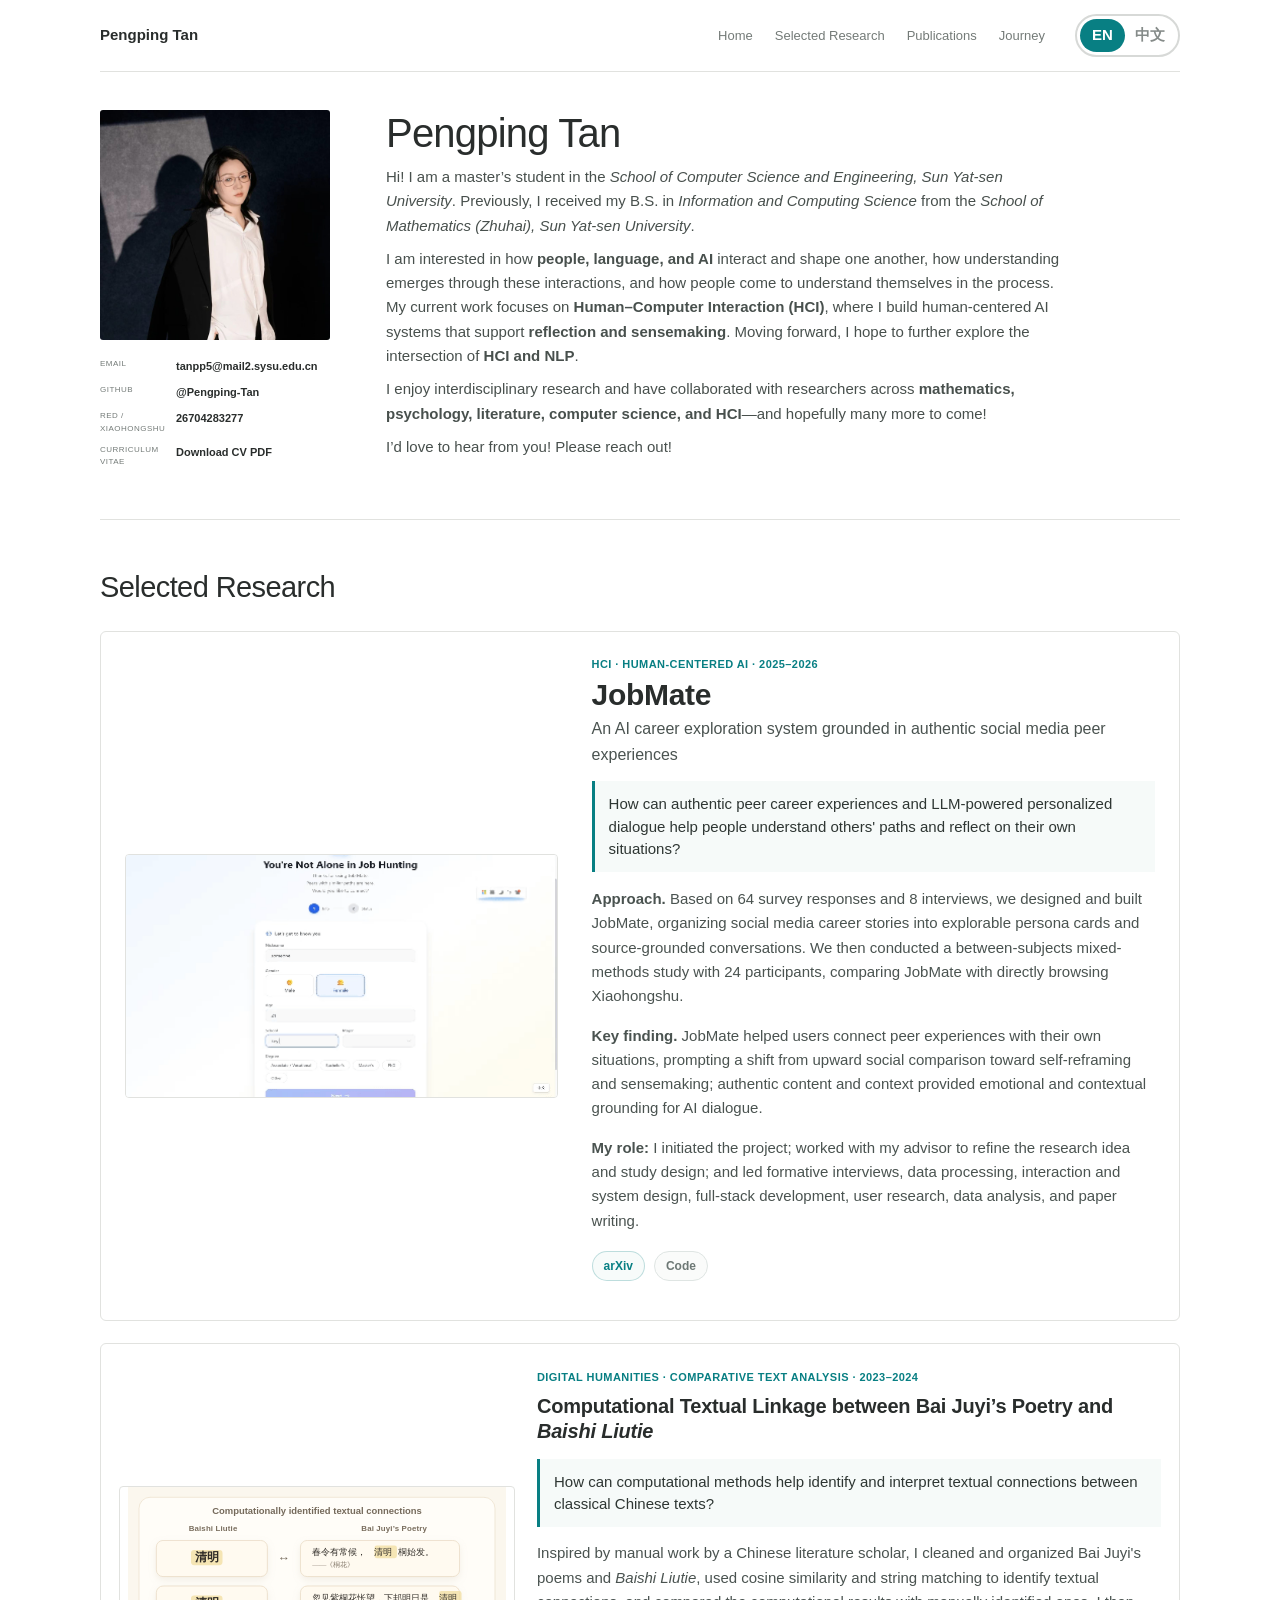
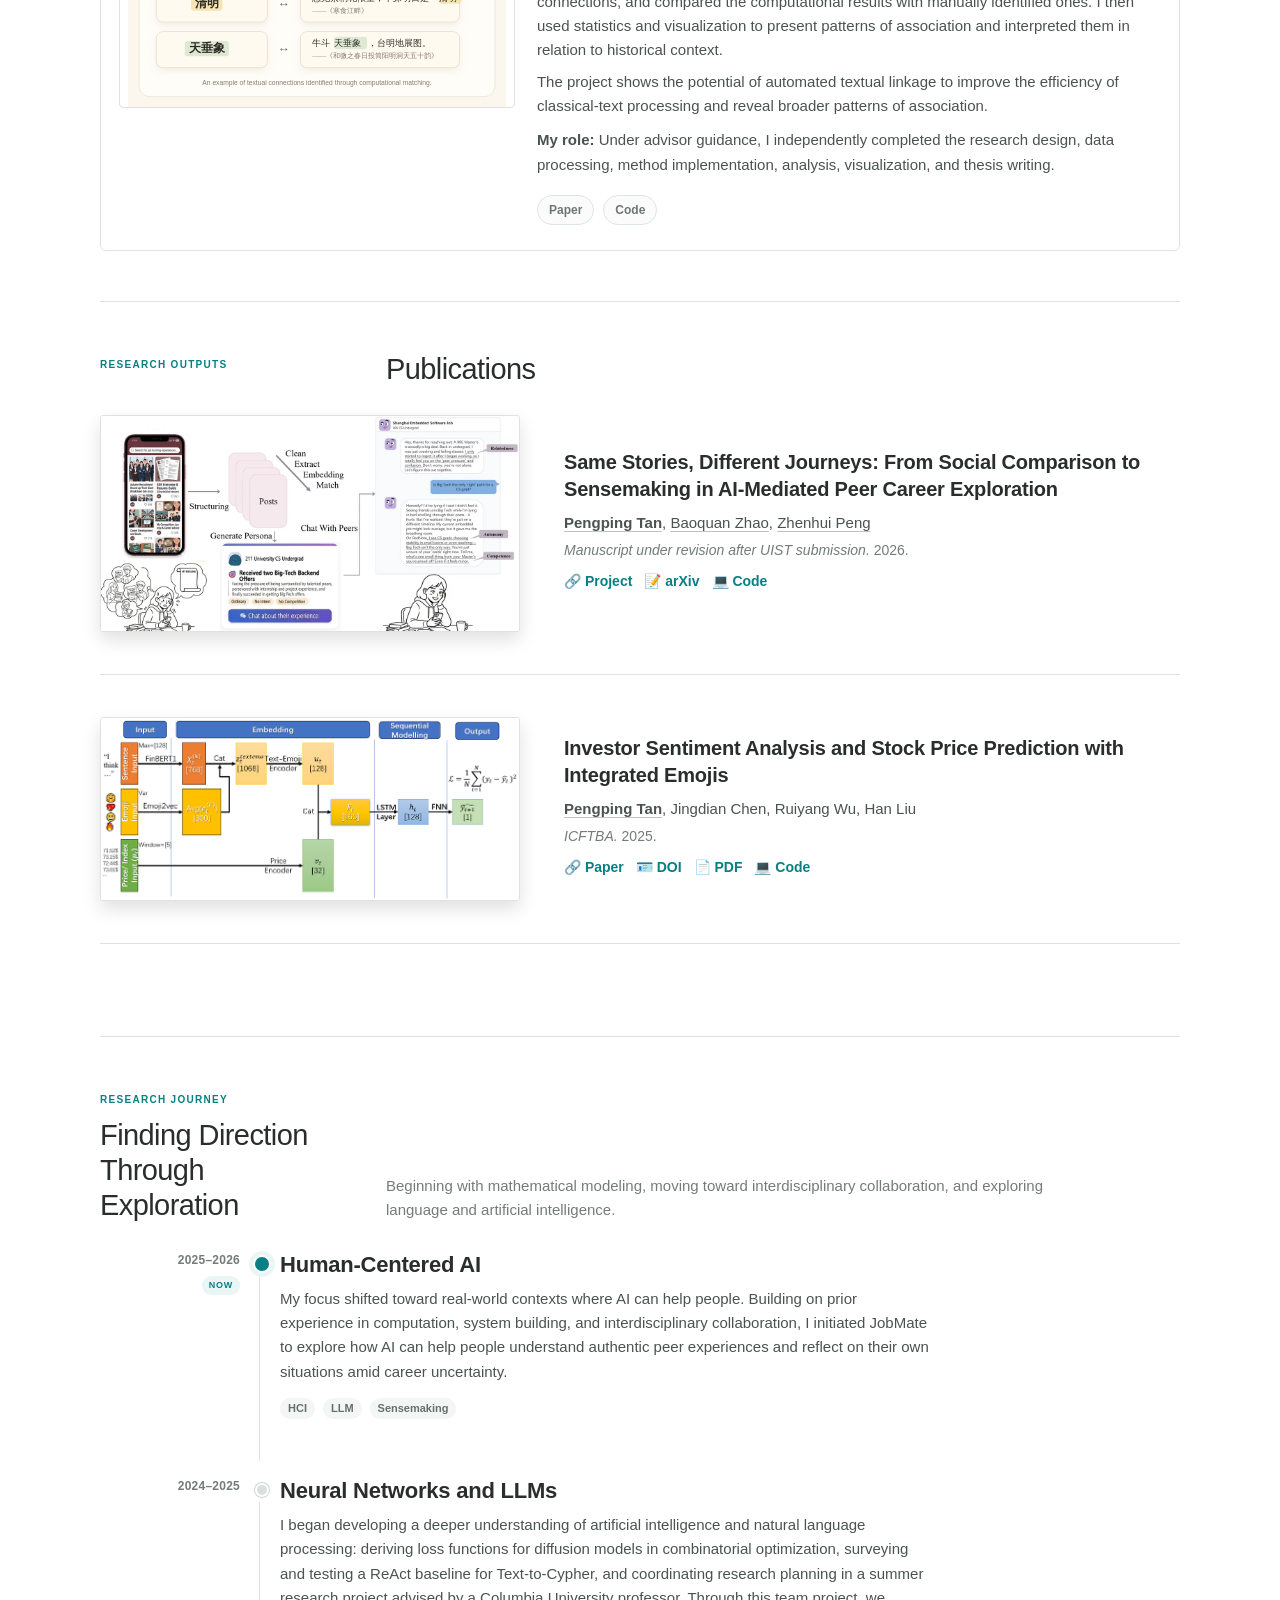
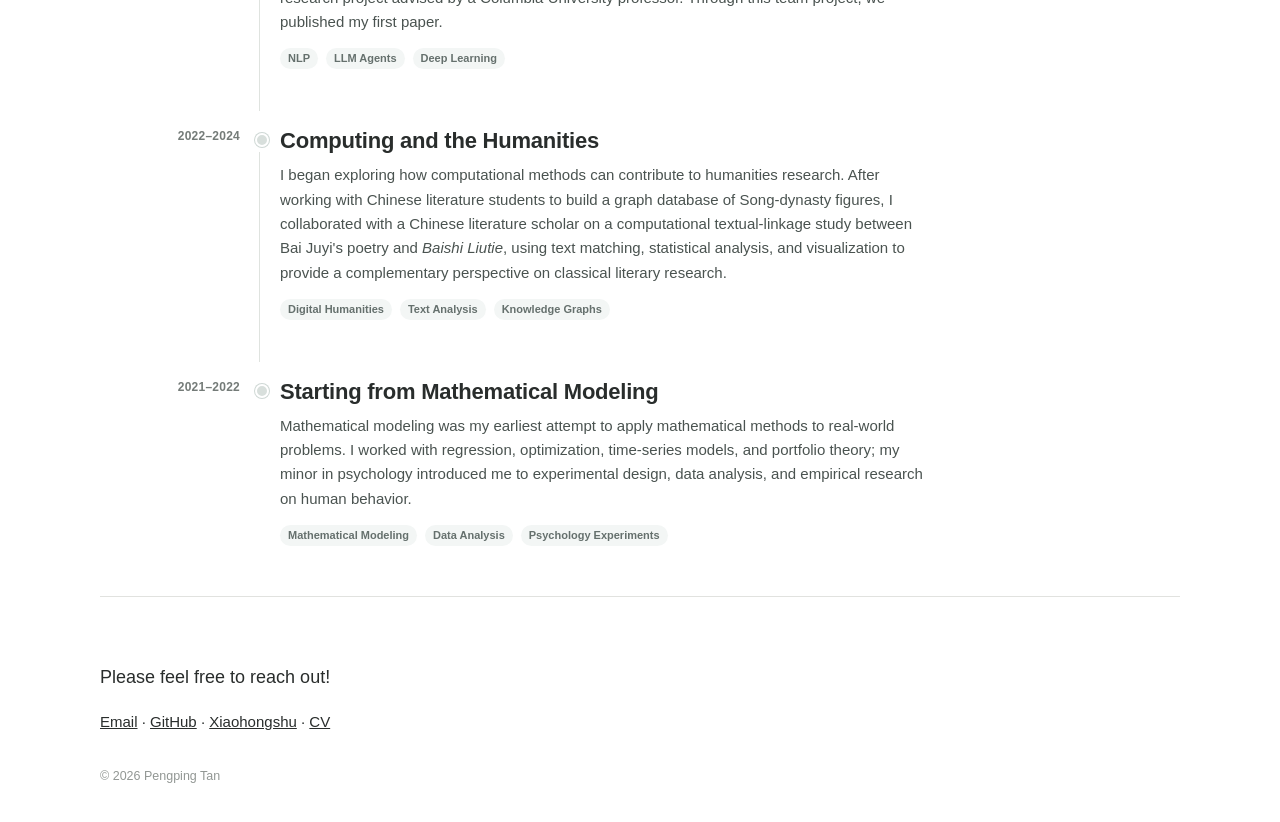
==== index.html @ 0e2b2be3 "Update index.html" ====
<!doctype html>
<html lang="en">
<head>
  <meta charset="utf-8">
  <meta name="viewport" content="width=device-width, initial-scale=1">
  <meta name="description" content="Pengping Tan — HCI researcher studying self-understanding and human–AI interaction.">
  <title>Pengping Tan</title>
  <link rel="stylesheet" href="style.css?v=20260720a">
</head>
<body>
  <header class="site-header">
    <a class="wordmark" href="#top">Pengping Tan</a>
    <nav aria-label="Main navigation"><a href="#top">Home</a><a href="#selected-research">Selected Research</a><a href="#publications">Publications</a><a href="#journey">Journey</a></nav>
    <div class="language-toggle" aria-label="Language switcher"><a class="active" href="index.html" aria-current="page">EN</a><a href="zh.html">中文</a></div>
  </header>

  <main id="top">
    <section class="profile" id="about">
      <aside class="profile-side">
        <img class="portrait" src="assets/pengping-tan-square.jpeg" alt="Portrait of Pengping Tan">
        <div class="contact-list">
          <a href="mailto:tanpp5@mail2.sysu.edu.cn" target="_blank" rel="noopener noreferrer"><span>Email</span><strong>tanpp5@mail2.sysu.edu.cn</strong></a>
          <a href="https://github.com/Pengping-Tan" target="_blank" rel="noopener noreferrer"><span>GitHub</span><strong>@Pengping-Tan</strong></a>
          <a href="https://xhslink.com/m/71Q3UfZpTLi" target="_blank" rel="noopener noreferrer"><span>RED / Xiaohongshu</span><strong>26704283277 </strong></a>
          <a href="assets/Pengping_Tan_CV.pdf" download target="_blank" rel="noopener noreferrer"><span>Curriculum Vitae</span><strong>Download CV PDF </strong></a>
        </div>
      </aside>

      <article class="about-copy">
        <h1>Pengping Tan</h1>
        <p>Hi! I am a master’s student in the <em>School of Computer Science and Engineering, Sun Yat-sen University</em>. Previously, I received my B.S. in <em>Information and Computing Science</em> from the <em>School of Mathematics (Zhuhai), Sun Yat-sen University</em>.</p>
        <p>I am interested in how <strong>people, language, and AI</strong> interact and shape one another, how understanding emerges through these interactions, and how people come to understand themselves in the process. My current work focuses on <strong>Human–Computer Interaction (HCI)</strong>, where I build human-centered AI systems that support <strong>reflection and sensemaking</strong>. Moving forward, I hope to further explore the intersection of <strong>HCI and NLP</strong>.</p>
        <p>I enjoy interdisciplinary research and have collaborated with researchers across <strong>mathematics, psychology, literature, computer science, and HCI</strong>—and hopefully many more to come!</p>
        <p>I’d love to hear from you! Please reach out!</p>
      </article>
    </section>

    <section class="section selected-research" id="selected-research">
      <header class="section-intro">
        <h2>Selected Research</h2>
      </header>

      <article class="featured-research-card">
        <div class="research-visual">
          <img src="assets/jobmate-demo.gif" alt="Animated demo of JobMate">
        </div>
        <div class="research-copy">
          <p class="research-meta">HCI · Human-Centered AI · 2025–2026</p>
          <h3>JobMate</h3>
          <p class="research-subtitle">An AI career exploration system grounded in authentic social media peer experiences</p>
          <div class="research-question">How can authentic peer career experiences and LLM-powered personalized dialogue help people understand others' paths and reflect on their own situations?</div>
          <p><strong>Approach.</strong> Based on 64 survey responses and 8 interviews, we designed and built JobMate, organizing social media career stories into explorable persona cards and source-grounded conversations. We then conducted a between-subjects mixed-methods study with 24 participants, comparing JobMate with directly browsing Xiaohongshu.</p>
          <p><strong>Key finding.</strong> JobMate helped users connect peer experiences with their own situations, prompting a shift from upward social comparison toward self-reframing and sensemaking; authentic content and context provided emotional and contextual grounding for AI dialogue.</p>
          <p class="role"><strong>My role:</strong> I initiated the project; worked with my advisor to refine the research idea and study design; and led formative interviews, data processing, interaction and system design, full-stack development, user research, data analysis, and paper writing.</p>
          <p class="research-links"><a href="https://arxiv.org/abs/2607.11039" target="_blank" rel="noopener noreferrer">arXiv</a><a href="#">Code</a></p>
        </div>
      </article>

      <div class="research-grid">
        <article class="mini-research-card">
          <img src="assets/research-digital-humanities.svg?v=20260717d" alt="Computational textual linkage between Bai Juyi poems and Baishi Liutie">
          <div>
            <p class="research-meta">Digital Humanities · Comparative Text Analysis · 2023–2024</p>
            <h3>Computational Textual Linkage between Bai Juyi’s Poetry and <em>Baishi Liutie</em></h3>
            <div class="research-question">How can computational methods help identify and interpret textual connections between classical Chinese texts?</div>
            <p>Inspired by manual work by a Chinese literature scholar, I cleaned and organized Bai Juyi's poems and <em>Baishi Liutie</em>, used cosine similarity and string matching to identify textual connections, and compared the computational results with manually identified ones. I then used statistics and visualization to present patterns of association and interpreted them in relation to historical context.</p>
            <p>The project shows the potential of automated textual linkage to improve the efficiency of classical-text processing and reveal broader patterns of association.</p>
            <p class="role"><strong>My role:</strong> Under advisor guidance, I independently completed the research design, data processing, method implementation, analysis, visualization, and thesis writing.</p>
            <p class="research-links"><a href="#">Paper</a><a href="#">Code</a></p>
          </div>
        </article>
      </div>
    </section>

    <section class="section publications" id="publications">
      <header><p class="eyebrow">Research Outputs</p><h2>Publications</h2></header>
      <div class="publication-list">
        <article class="publication-card">
          <img src="assets/jobmate-overview-web.webp" alt="Overview of JobMate">
          <div>
            <h3>Same Stories, Different Journeys: From Social Comparison to Sensemaking in AI-Mediated Peer Career Exploration</h3>
            <p class="authors"><a href="#top"><strong>Pengping Tan</strong></a>, <a href="https://baoquanzhao.github.io/" target="_blank" rel="noopener noreferrer">Baoquan Zhao</a>, <a href="https://zhenhuipeng.com/" target="_blank" rel="noopener noreferrer">Zhenhui Peng</a></p>
            <p class="venue"><em>Manuscript under revision after UIST submission.</em> 2026.</p>
            <p class="pub-links"><a href="#">🔗 Project</a><a href="https://arxiv.org/abs/2607.11039" target="_blank" rel="noopener noreferrer">📝 arXiv</a><a href="#">💻 Code</a></p>
          </div>
        </article>
        <article class="publication-card">
          <img src="assets/stock-paper-teaser.png" alt="System overview for stock prediction paper">
          <div>
            <h3>Investor Sentiment Analysis and Stock Price Prediction with Integrated Emojis</h3>
            <p class="authors"><a href="#top"><strong>Pengping Tan</strong></a>, Jingdian Chen, Ruiyang Wu, Han Liu</p>
            <p class="venue"><em>ICFTBA.</em> 2025.</p>
            <p class="pub-links"><a href="https://aemps.ewapub.com/article/view/28959" target="_blank" rel="noopener noreferrer">🔗 Paper</a><a href="https://doi.org/10.54254/2754-1169/2025.GL28959" target="_blank" rel="noopener noreferrer">🪪 DOI</a><a href="#">📄 PDF</a><a href="#">💻 Code</a></p>
          </div>
        </article>
      </div>
    </section>

    <section class="section journey" id="journey">
      <header class="journey-heading">
        <div>
          <p class="eyebrow">Research Journey</p>
          <h2>Finding Direction Through Exploration</h2>
        </div>
        <p>Beginning with mathematical modeling, moving toward interdisciplinary collaboration, and exploring language and artificial intelligence.</p>
      </header>
      <ol class="timeline">
        <li class="current">
          <div class="date"><span>2025&ndash;2026</span><em>Now</em></div>
          <div class="timeline-marker" aria-hidden="true"></div>
          <article>
            <h3>Human-Centered AI</h3>
            <p>My focus shifted toward real-world contexts where AI can help people. Building on prior experience in computation, system building, and interdisciplinary collaboration, I initiated JobMate to explore how AI can help people understand authentic peer experiences and reflect on their own situations amid career uncertainty.</p>
            <p class="tags"><span>HCI</span><span>LLM</span><span>Sensemaking</span></p>
          </article>
        </li>
        <li>
          <div class="date"><span>2024&ndash;2025</span></div>
          <div class="timeline-marker" aria-hidden="true"></div>
          <article>
            <h3>Neural Networks and LLMs</h3>
            <p>I began developing a deeper understanding of artificial intelligence and natural language processing: deriving loss functions for diffusion models in combinatorial optimization, surveying and testing a ReAct baseline for Text-to-Cypher, and coordinating research planning in a summer research project advised by a Columbia University professor. Through this team project, we published my first paper.</p>
            <p class="tags"><span>NLP</span><span>LLM Agents</span><span>Deep Learning</span></p>
          </article>
        </li>
        <li>
          <div class="date"><span>2022&ndash;2024</span></div>
          <div class="timeline-marker" aria-hidden="true"></div>
          <article>
            <h3>Computing and the Humanities</h3>
            <p>I began exploring how computational methods can contribute to humanities research. After working with Chinese literature students to build a graph database of Song-dynasty figures, I collaborated with a Chinese literature scholar on a computational textual-linkage study between Bai Juyi's poetry and <em>Baishi Liutie</em>, using text matching, statistical analysis, and visualization to provide a complementary perspective on classical literary research.</p>
            <p class="tags"><span>Digital Humanities</span><span>Text Analysis</span><span>Knowledge Graphs</span></p>
          </article>
        </li>
        <li>
          <div class="date"><span>2021&ndash;2022</span></div>
          <div class="timeline-marker" aria-hidden="true"></div>
          <article>
            <h3>Starting from Mathematical Modeling</h3>
            <p>Mathematical modeling was my earliest attempt to apply mathematical methods to real-world problems. I worked with regression, optimization, time-series models, and portfolio theory; my minor in psychology introduced me to experimental design, data analysis, and empirical research on human behavior.</p>
            <p class="tags"><span>Mathematical Modeling</span><span>Data Analysis</span><span>Psychology Experiments</span></p>
          </article>
        </li>
      </ol>
    </section>
  </main>

  <footer><p>Please feel free to reach out!</p><p><a href="mailto:tanpp5@mail2.sysu.edu.cn" target="_blank" rel="noopener noreferrer">Email</a> · <a href="https://github.com/Pengping-Tan" target="_blank" rel="noopener noreferrer">GitHub</a> · <a href="https://xhslink.com/m/71Q3UfZpTLi" target="_blank" rel="noopener noreferrer">Xiaohongshu</a> · <a href="assets/Pengping-Tan-CV.pdf" download target="_blank" rel="noopener noreferrer">CV</a></p><small>© 2026 Pengping Tan</small></footer>
</body>
</html>
---- style.css ----
:root{--ink:#292d2c;--muted:#747b78;--paper:#fff;--line:#e1e2df;--accent:#087f83;--warm:#a75e43;--max:1080px}
*{box-sizing:border-box}html{scroll-behavior:smooth}body{margin:0;color:var(--ink);background:var(--paper);font-family:Inter,-apple-system,BlinkMacSystemFont,"Segoe UI","Noto Sans SC",sans-serif;font-size:15px;line-height:1.62}a{color:inherit}
.site-header,main,footer{width:min(var(--max),calc(100% - 48px));margin:auto}.site-header{min-height:72px;display:flex;align-items:center;gap:30px;border-bottom:1px solid var(--line)}.wordmark{margin-right:auto;font-weight:750;text-decoration:none}.site-header nav{display:flex;gap:22px}.site-header nav a{text-decoration:none;color:var(--muted);font-size:13px}.site-header nav a:hover{color:var(--ink)}
.language-toggle{display:flex;padding:3px;border:2px solid #d7d9d7;border-radius:999px;background:#fff}.language-toggle a{min-width:45px;padding:4px 10px;border-radius:999px;text-align:center;text-decoration:none;color:#858b89;font-weight:700}.language-toggle a.active{color:#fff;background:var(--accent)}
.eyebrow{margin:0 0 10px;color:var(--accent);font-size:10px;font-weight:800;letter-spacing:.13em;text-transform:uppercase}h1,h2{font-weight:500;letter-spacing:-.02em}
.profile{display:grid;grid-template-columns:230px 1fr;gap:56px;padding:38px 0 46px}.portrait{display:block;width:100%;aspect-ratio:1/1;object-fit:cover;object-position:center;border-radius:3px}.contact-list{margin-top:14px}.contact-list .eyebrow{margin-bottom:3px}.contact-list>a{display:grid;grid-template-columns:70px 1fr;gap:6px;padding:4px 0;text-decoration:none}.contact-list>a span{color:var(--muted);font-size:8px;text-transform:uppercase;letter-spacing:.06em}.contact-list>a strong{font-size:11px;font-weight:600}
.about-copy{padding-top:0}.about-copy h1{margin:0 0 7px;font-size:clamp(31px,3.3vw,40px);line-height:1.15}.affiliation{margin:0 0 16px;color:var(--muted);font-size:13px;line-height:1.45}.affiliation strong{color:#404745;font-size:15px}.about-copy>p:not(.eyebrow):not(.lead):not(.affiliation){max-width:690px;margin:9px 0;color:#48504d}.lead{max-width:720px;margin:0 0 12px;font-size:17px;line-height:1.5}.status{display:flex;gap:12px;margin-top:14px;padding:9px 12px;border-left:3px solid var(--warm);background:#f7f6f2;font-size:12px}.status strong{color:var(--warm);font-size:9px;text-transform:uppercase;letter-spacing:.08em}
.section{padding:50px 0;border-top:1px solid var(--line)}.section>header{display:grid;grid-template-columns:230px 1fr;gap:56px;margin-bottom:28px}.section>header .eyebrow{padding-top:5px}.section h2{margin:0;font-size:29px;line-height:1.2}.rows{margin-left:286px}.publication-list{margin-left:0}
.section-intro{display:block!important;margin-bottom:26px!important}.section-intro h2{margin:0 0 6px}.section-intro p{max-width:720px;margin:0;color:var(--muted)}.featured-research-card{display:grid;grid-template-columns:42% 1fr;gap:34px;align-items:center;padding:24px;border:1px solid var(--line);border-radius:6px;background:#fff}.research-visual img,.mini-research-card img{display:block;width:100%;height:auto;border:1px solid var(--line);border-radius:4px;background:#fff}.research-copy h3,.mini-research-card h3{margin:4px 0 4px;color:var(--ink);font-weight:720;letter-spacing:-.01em}.research-copy h3{font-size:30px;line-height:1.12}.mini-research-card h3{font-size:20px;line-height:1.28}.research-meta{margin:0;color:var(--accent);font-size:11px;font-weight:750;letter-spacing:.04em;text-transform:uppercase}.research-subtitle{margin:0 0 13px;color:#4a5350;font-size:16px}.research-question{margin:14px 0;padding:12px 14px;border-left:3px solid var(--accent);background:#f6faf9;color:#2e3633;font-size:15px;line-height:1.48}.research-copy p:not(.research-meta):not(.research-subtitle):not(.research-links),.mini-research-card p:not(.research-meta):not(.research-links){color:#4a5350}.role{margin-top:10px!important}.research-links{display:flex;flex-wrap:wrap;gap:12px;align-items:center;margin-top:14px!important}.research-links a{color:var(--accent);font-size:14px;font-weight:650;text-decoration:none}.research-links a:hover{text-decoration:underline;text-underline-offset:3px}.research-links .primary-link{padding:6px 12px;border-radius:999px;background:var(--accent);color:#fff}.research-links .primary-link:hover{text-decoration:none;background:#066c70}.research-grid{display:grid;grid-template-columns:1fr 1fr;gap:22px;margin-top:22px}.mini-research-card{display:grid;grid-template-rows:auto 1fr;gap:14px;padding:18px;border:1px solid var(--line);border-radius:6px;background:#fff}.mini-research-card img{aspect-ratio:16/9;object-fit:contain}.mini-research-card p{margin:7px 0}
.info-row{display:grid;grid-template-columns:190px 1fr;gap:40px;padding:0 0 25px}.date{padding-top:3px;text-align:right;color:#414846;font-size:12px}.info-row h3,.timeline h3{margin:0;font-size:19px;line-height:1.4}.institution{margin:1px 0;color:#4a5350;font-size:15px}.info-row div>p:last-child{margin:1px 0;color:var(--muted)}
.publication-card{display:grid;grid-template-columns:minmax(360px,420px) 1fr;gap:44px;align-items:center;padding:0 0 42px;margin-bottom:42px;border-bottom:1px solid var(--line)}.publication-card img{display:block;width:100%;height:auto;object-fit:contain;border:1px solid var(--line);border-radius:3px;background:#fff;box-shadow:0 8px 18px rgba(0,0,0,.12)}.publication-card h3{margin:0 0 8px;color:var(--ink);font-size:20px;font-weight:700;line-height:1.36;letter-spacing:-.01em}.publication-card p{margin:5px 0}.authors{color:#4a5350;font-size:15px;line-height:1.55}.authors a{color:inherit;font-weight:inherit;text-decoration:underline;text-decoration-thickness:1px;text-underline-offset:3px;text-decoration-color:rgba(74,83,80,.35)}.authors a:hover{text-decoration-color:currentColor}.venue{color:var(--muted);font-size:14px}.pub-links{display:flex;flex-wrap:wrap;gap:12px;margin-top:8px!important}.pub-links a{color:var(--accent);font-size:14px;font-weight:650;text-decoration:none}.pub-links a:hover{text-decoration:underline;text-underline-offset:3px}.pub-links a[href="#"]{cursor:default}
.journey-heading{align-items:end}.journey-heading>p{max-width:690px;margin:0;color:var(--muted)}.timeline{list-style:none;margin:8px 0 0;padding:0}.timeline li{position:relative;display:grid;grid-template-columns:140px 40px minmax(0,650px);gap:0;padding:0 0 58px}.timeline li:last-child{padding-bottom:0}.timeline li:not(:last-child)::after{content:"";position:absolute;left:159px;top:25px;bottom:16px;width:1px;background:#dfe3df}.timeline .date{padding-top:0;text-align:right;color:var(--muted);font-size:12px;font-weight:650;letter-spacing:.02em}.timeline .date span{display:block}.timeline .date em{display:inline-block;margin-top:6px;padding:2px 7px;border-radius:999px;background:#eaf6f5;color:var(--accent);font-size:9px;font-style:normal;font-weight:800;text-transform:uppercase;letter-spacing:.08em}.timeline-marker{position:relative;z-index:1;width:40px;height:26px}.timeline-marker::before{content:"";position:absolute;left:15px;top:6px;width:10px;height:10px;border-radius:999px;background:#d8dfdc;border:2px solid #fff;box-shadow:0 0 0 1px #cfd8d5}.timeline .current .timeline-marker::before{left:13px;top:4px;width:14px;height:14px;background:var(--accent);box-shadow:0 0 0 4px #eaf6f5}.timeline article{max-width:650px}.timeline h3{margin:0 0 8px;font-size:22px;line-height:1.28;font-weight:720;letter-spacing:-.01em}.timeline article>p{margin:0;color:#4a5350}.timeline article>p+p{margin-top:14px}.tags{display:flex;flex-wrap:wrap;gap:8px}.tags span{display:inline-block;padding:3px 8px;border-radius:999px;background:#f3f6f5;color:#65706d;font-size:11px;font-weight:650;line-height:1.35}.lesson{padding-left:12px;border-left:3px solid var(--accent);color:var(--muted);font-size:13px}
.blog-section{padding-left:286px}.blog-section h2{margin-bottom:7px}.blog-section>p:last-child{color:var(--muted)}footer{padding:48px 0 35px;border-top:1px solid var(--line)}footer>p:first-child{font-size:18px}footer small{display:block;margin-top:32px;color:#929794}
.research-grid{grid-template-columns:1fr}.mini-research-card{grid-template-columns:minmax(300px,38%) 1fr;grid-template-rows:auto;gap:22px;align-items:center}
.research-links{gap:9px;margin-top:18px!important}.research-links a{display:inline-flex;align-items:center;gap:5px;min-height:30px;padding:5px 11px;border:1px solid rgba(8,127,131,.24);border-radius:999px;background:#f7fbfa;color:#087f83;font-size:12px;font-weight:700;line-height:1;text-decoration:none;transition:background .18s ease,border-color .18s ease,transform .18s ease}.research-links a:hover{background:#edf8f7;border-color:rgba(8,127,131,.42);text-decoration:none;transform:translateY(-1px)}.research-links a[href="#"]{color:#6d7875;border-color:#dfe5e3;background:#fafbfa;cursor:default}.research-links a[href="#"]:hover{transform:none;background:#fafbfa;border-color:#dfe5e3}
@media(max-width:800px){.site-header,main,footer{width:min(var(--max),calc(100% - 30px))}.site-header{padding:13px 0;flex-wrap:wrap;gap:10px}.site-header nav{order:3;width:100%;overflow:auto}.profile{grid-template-columns:1fr;gap:30px;padding:40px 0 52px}.profile-side{max-width:250px}.about-copy{padding:0}.section{padding:46px 0}.section>header,.journey-heading{display:block}.section>header .eyebrow{padding:0}.section>header{margin-bottom:28px}.rows,.publication-list{margin-left:0}.info-row,.publication-card,.featured-research-card,.research-grid,.mini-research-card{grid-template-columns:1fr;gap:14px}.featured-research-card{padding:16px}.mini-research-card{grid-template-rows:auto;padding:16px}.mini-research-card img{width:100%;max-width:100%;aspect-ratio:auto}.research-copy h3{font-size:27px}.publication-card img{max-width:100%}.date{text-align:left;color:var(--accent);font-size:12px;font-weight:700}.section h2{font-size:27px}.timeline{margin-top:4px}.timeline li{grid-template-columns:28px minmax(0,1fr);gap:0;padding-bottom:42px}.timeline li:not(:last-child)::after{left:13px;top:30px;bottom:14px}.timeline .date{grid-column:2;text-align:left;padding:0 0 5px;color:var(--accent)}.timeline-marker{grid-column:1;grid-row:1 / span 2;width:28px;height:auto}.timeline-marker::before{left:8px;top:7px}.timeline .current .timeline-marker::before{left:6px;top:5px}.timeline article{grid-column:2}.timeline h3{font-size:20px}.tags{gap:6px}.blog-section{padding-left:0}}
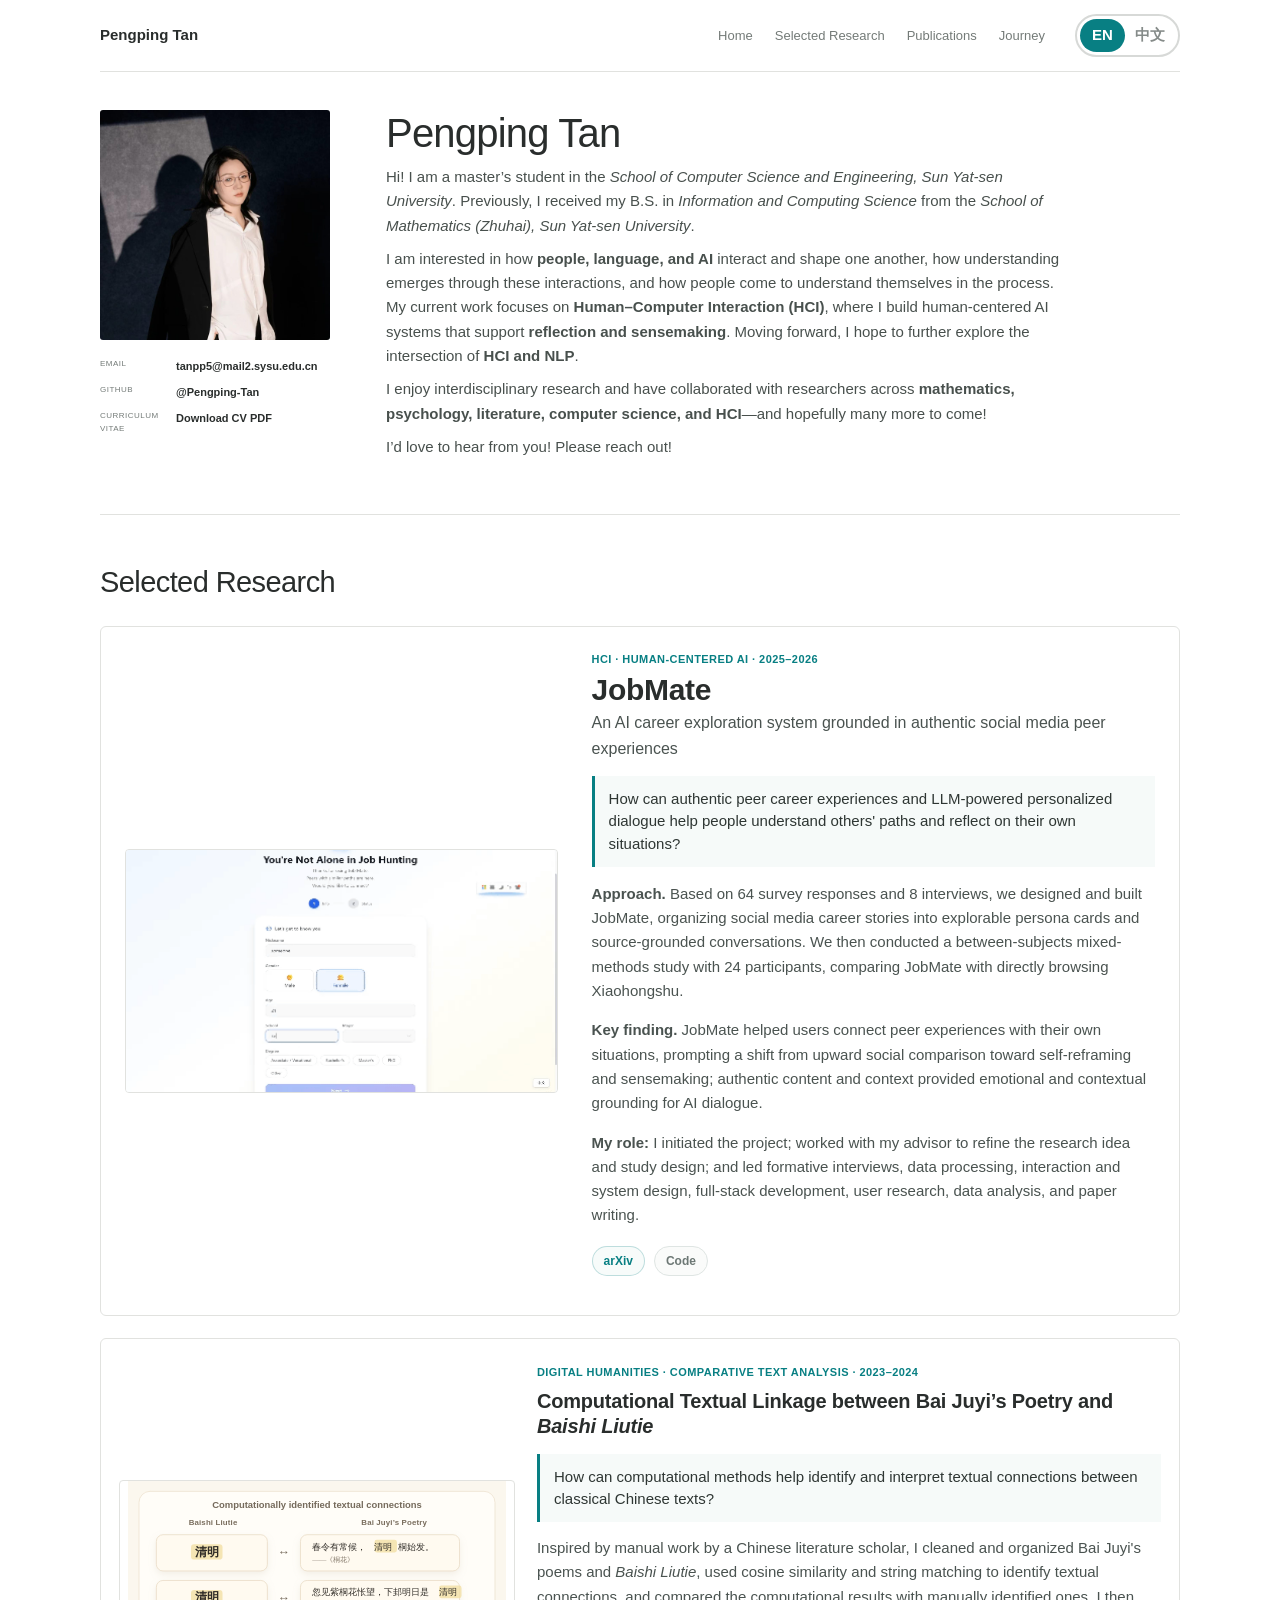
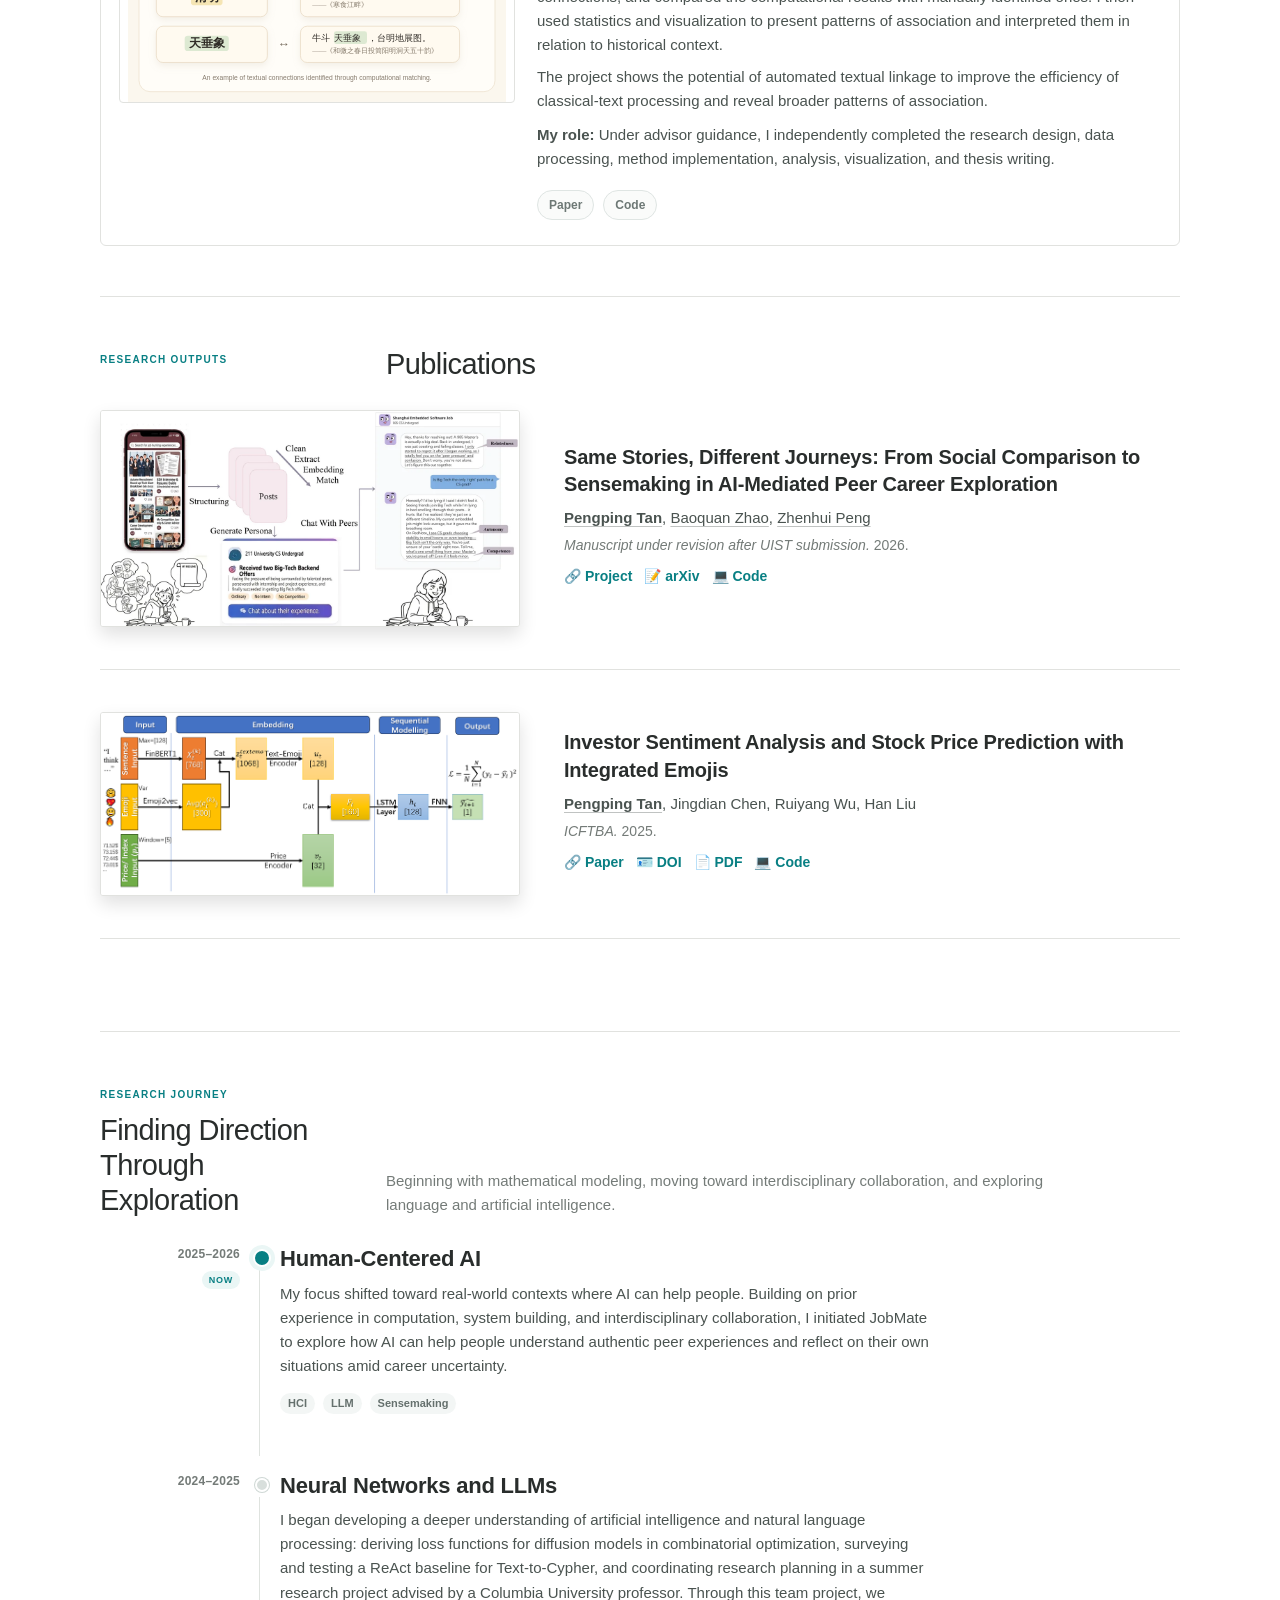
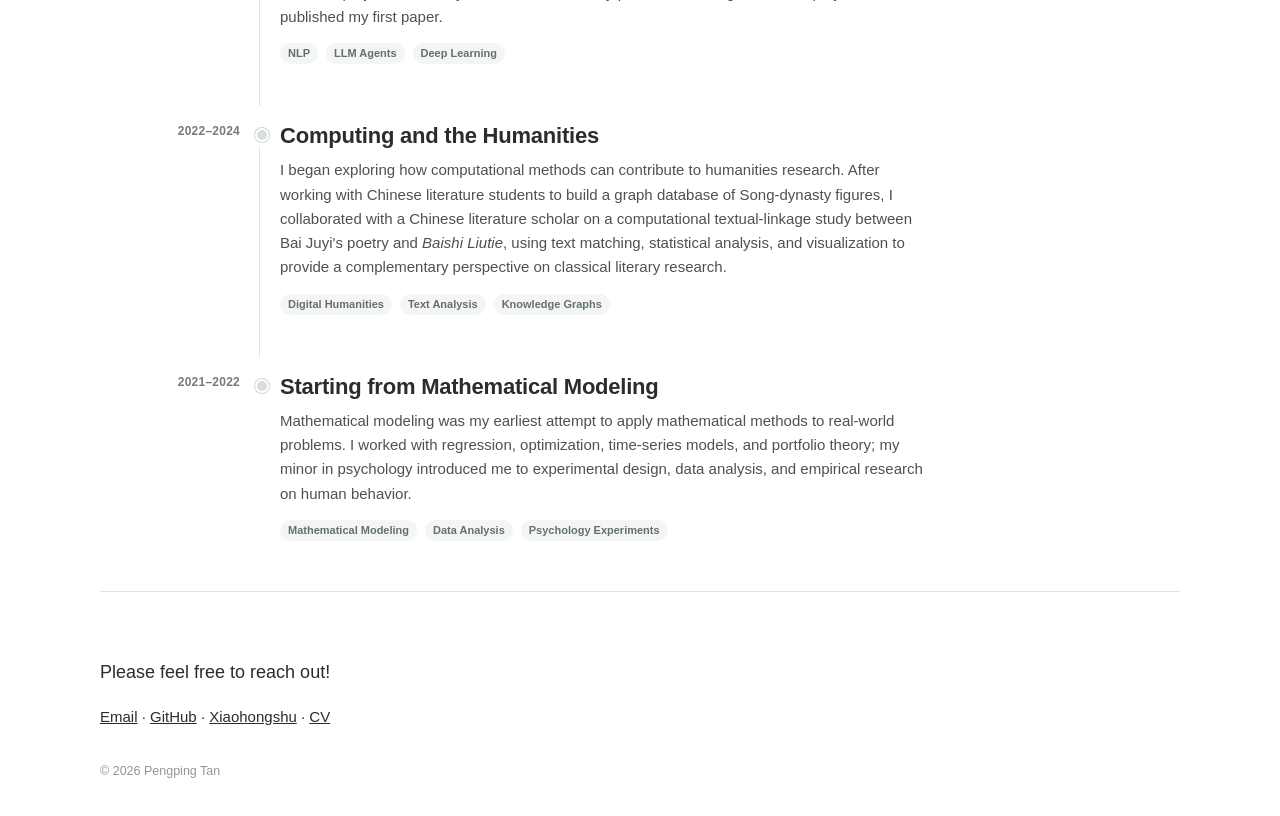
==== commit e065ada3: "Update index.html" ====
--- a/index.html
+++ b/index.html
@@ -21,7 +21,7 @@
         <div class="contact-list">
           <a href="mailto:tanpp5@mail2.sysu.edu.cn" target="_blank" rel="noopener noreferrer"><span>Email</span><strong>tanpp5@mail2.sysu.edu.cn</strong></a>
           <a href="https://github.com/Pengping-Tan" target="_blank" rel="noopener noreferrer"><span>GitHub</span><strong>@Pengping-Tan</strong></a>
-          <a href="https://xhslink.com/m/71Q3UfZpTLi" target="_blank" rel="noopener noreferrer"><span>RED / Xiaohongshu</span><strong>26704283277 </strong></a>
+          
           <a href="assets/Pengping_Tan_CV.pdf" download target="_blank" rel="noopener noreferrer"><span>Curriculum Vitae</span><strong>Download CV PDF </strong></a>
         </div>
       </aside>
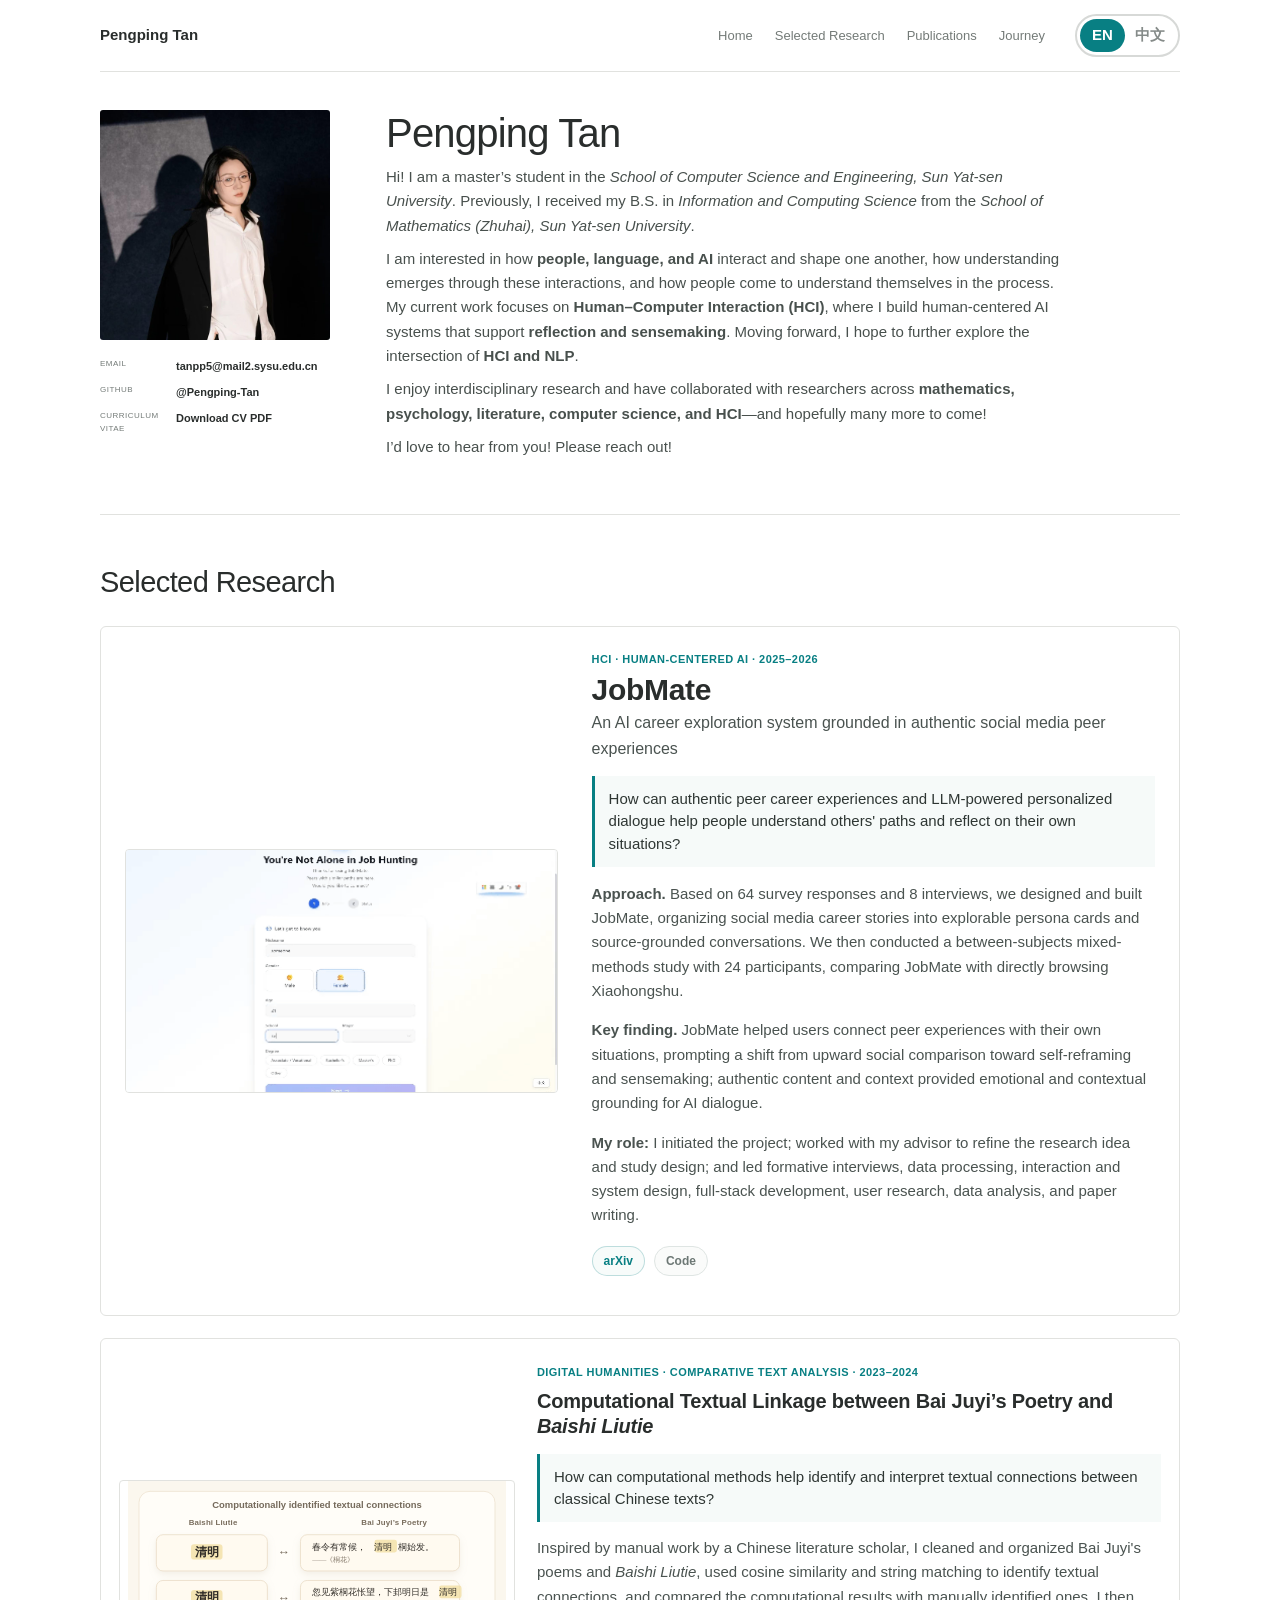
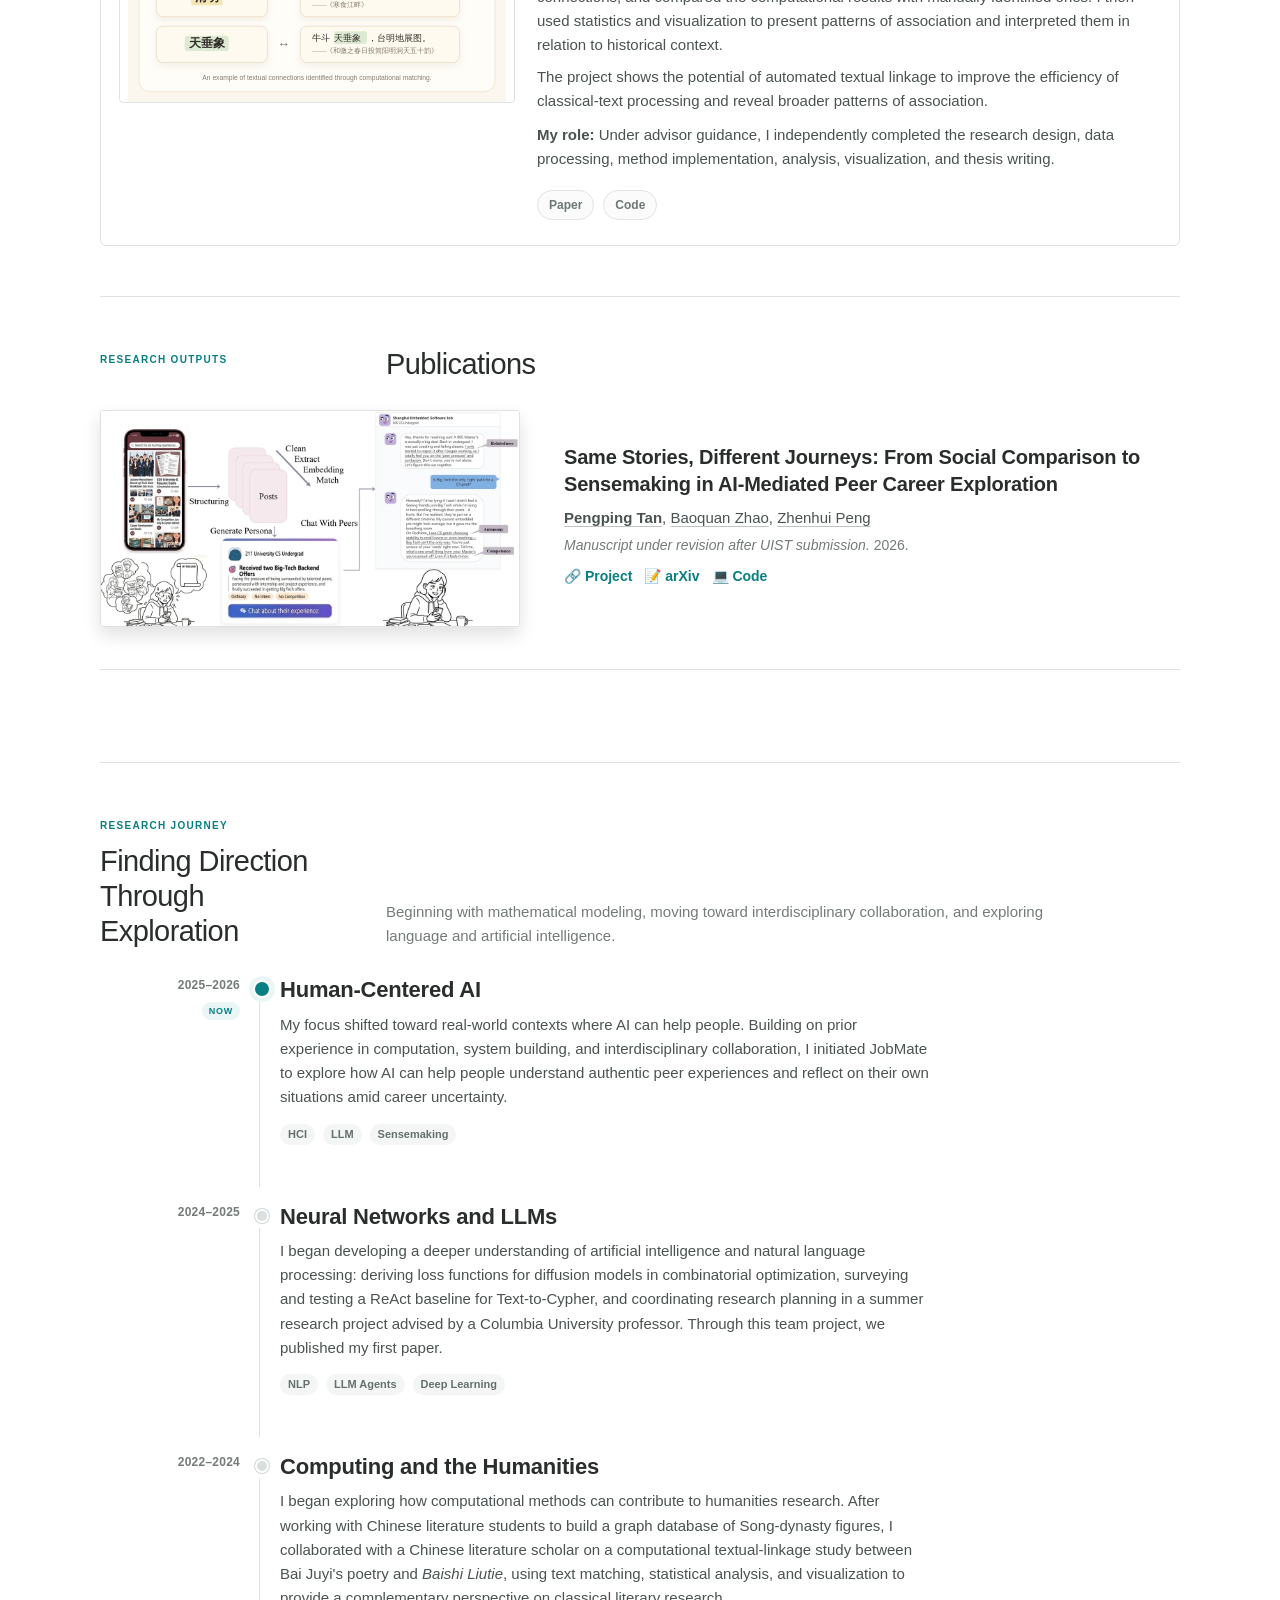
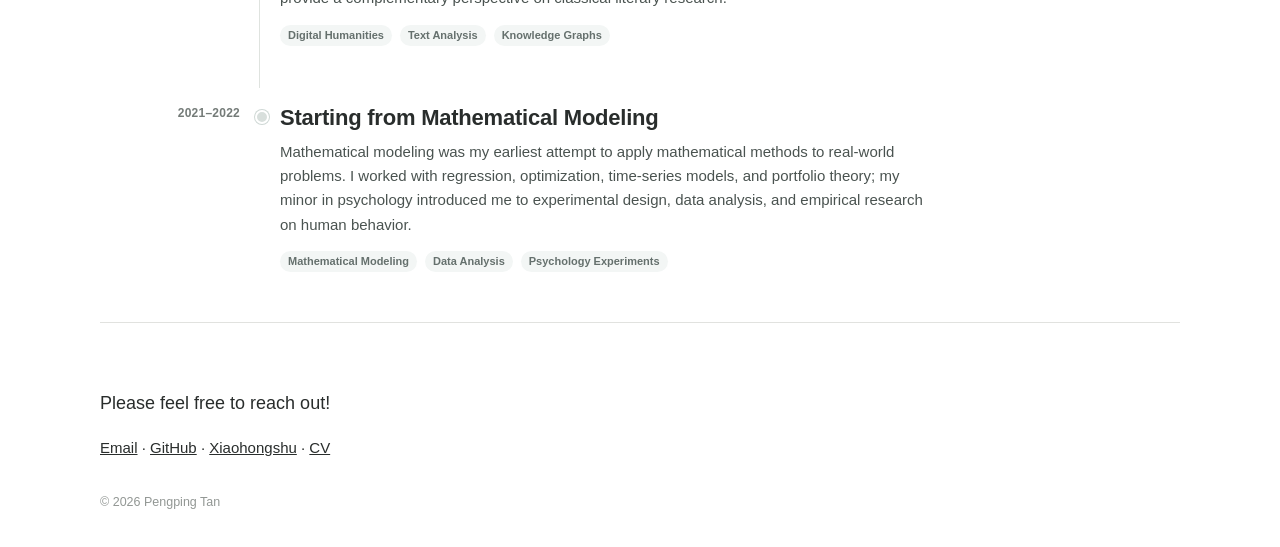
==== commit bc139b87: "Update index.html" ====
--- a/index.html
+++ b/index.html
@@ -84,15 +84,7 @@
             <p class="pub-links"><a href="#">🔗 Project</a><a href="https://arxiv.org/abs/2607.11039" target="_blank" rel="noopener noreferrer">📝 arXiv</a><a href="#">💻 Code</a></p>
           </div>
         </article>
-        <article class="publication-card">
-          <img src="assets/stock-paper-teaser.png" alt="System overview for stock prediction paper">
-          <div>
-            <h3>Investor Sentiment Analysis and Stock Price Prediction with Integrated Emojis</h3>
-            <p class="authors"><a href="#top"><strong>Pengping Tan</strong></a>, Jingdian Chen, Ruiyang Wu, Han Liu</p>
-            <p class="venue"><em>ICFTBA.</em> 2025.</p>
-            <p class="pub-links"><a href="https://aemps.ewapub.com/article/view/28959" target="_blank" rel="noopener noreferrer">🔗 Paper</a><a href="https://doi.org/10.54254/2754-1169/2025.GL28959" target="_blank" rel="noopener noreferrer">🪪 DOI</a><a href="#">📄 PDF</a><a href="#">💻 Code</a></p>
-          </div>
-        </article>
+       
       </div>
     </section>
 
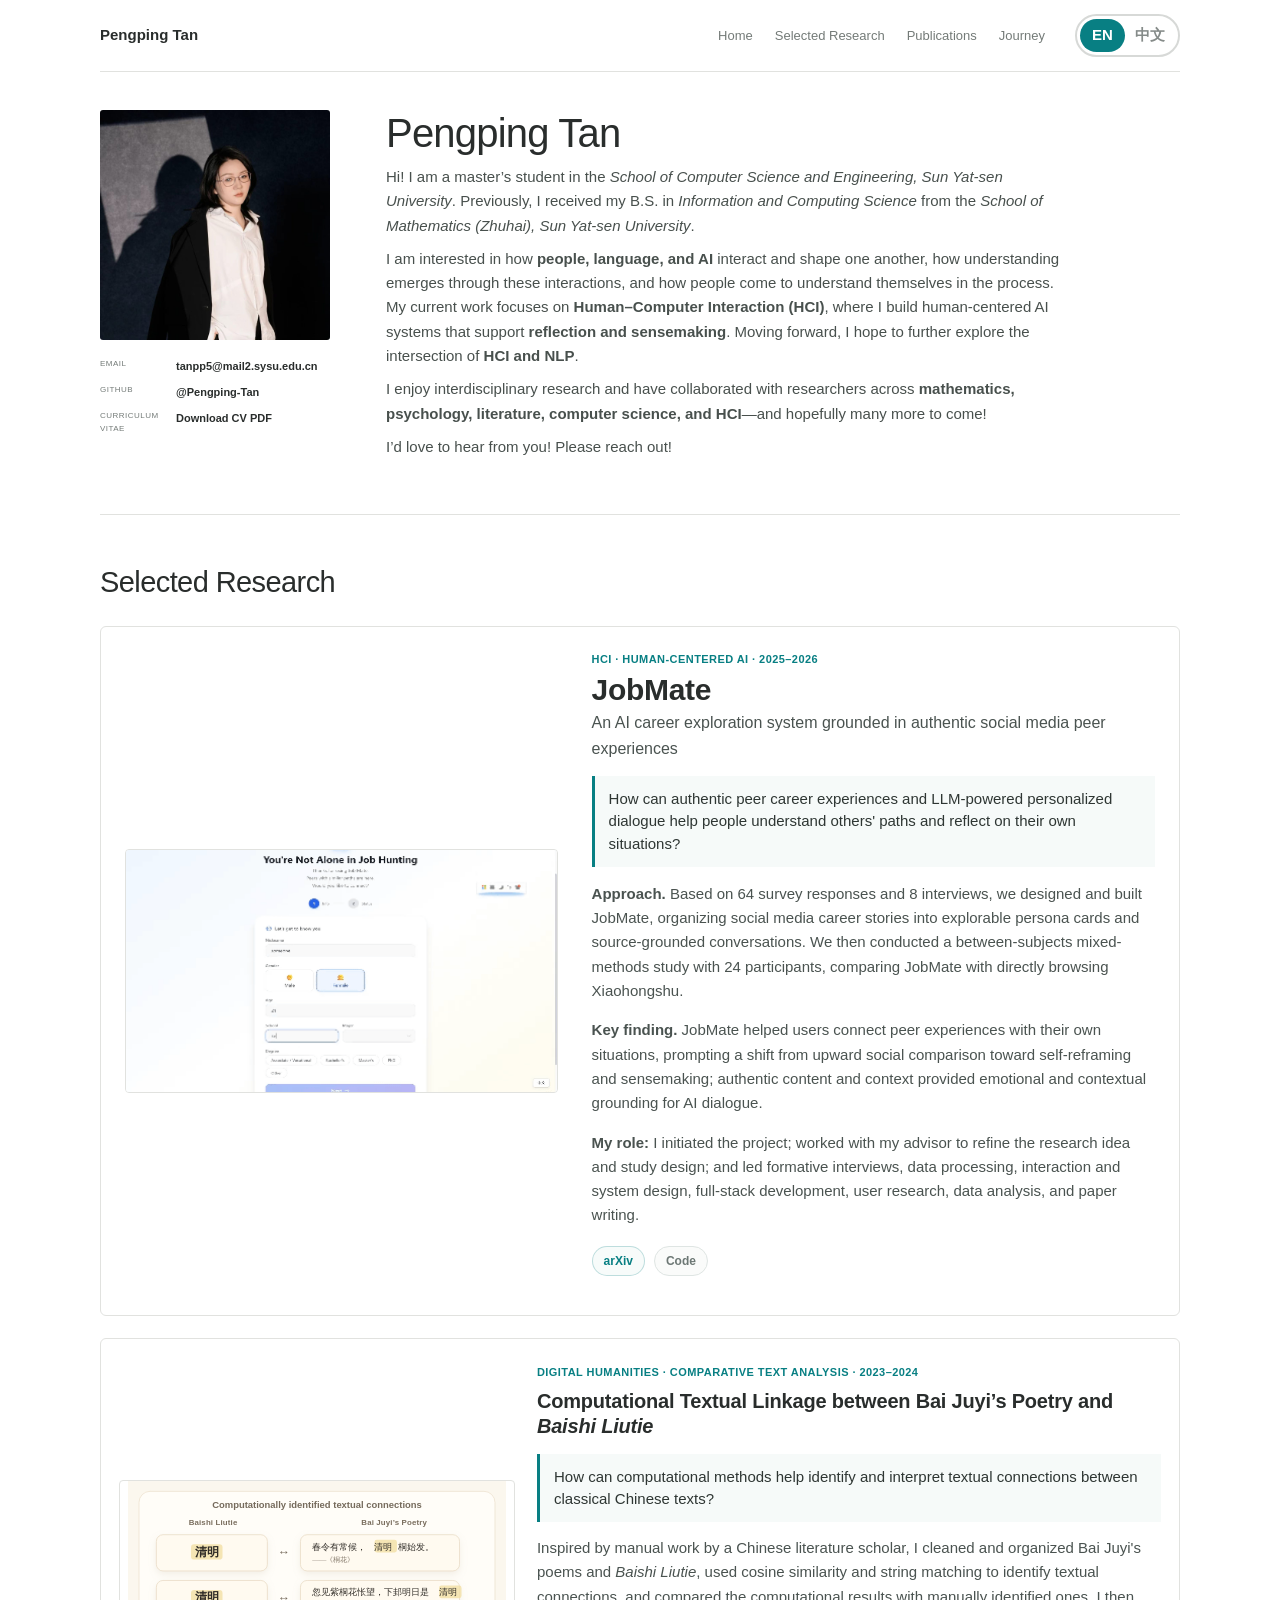
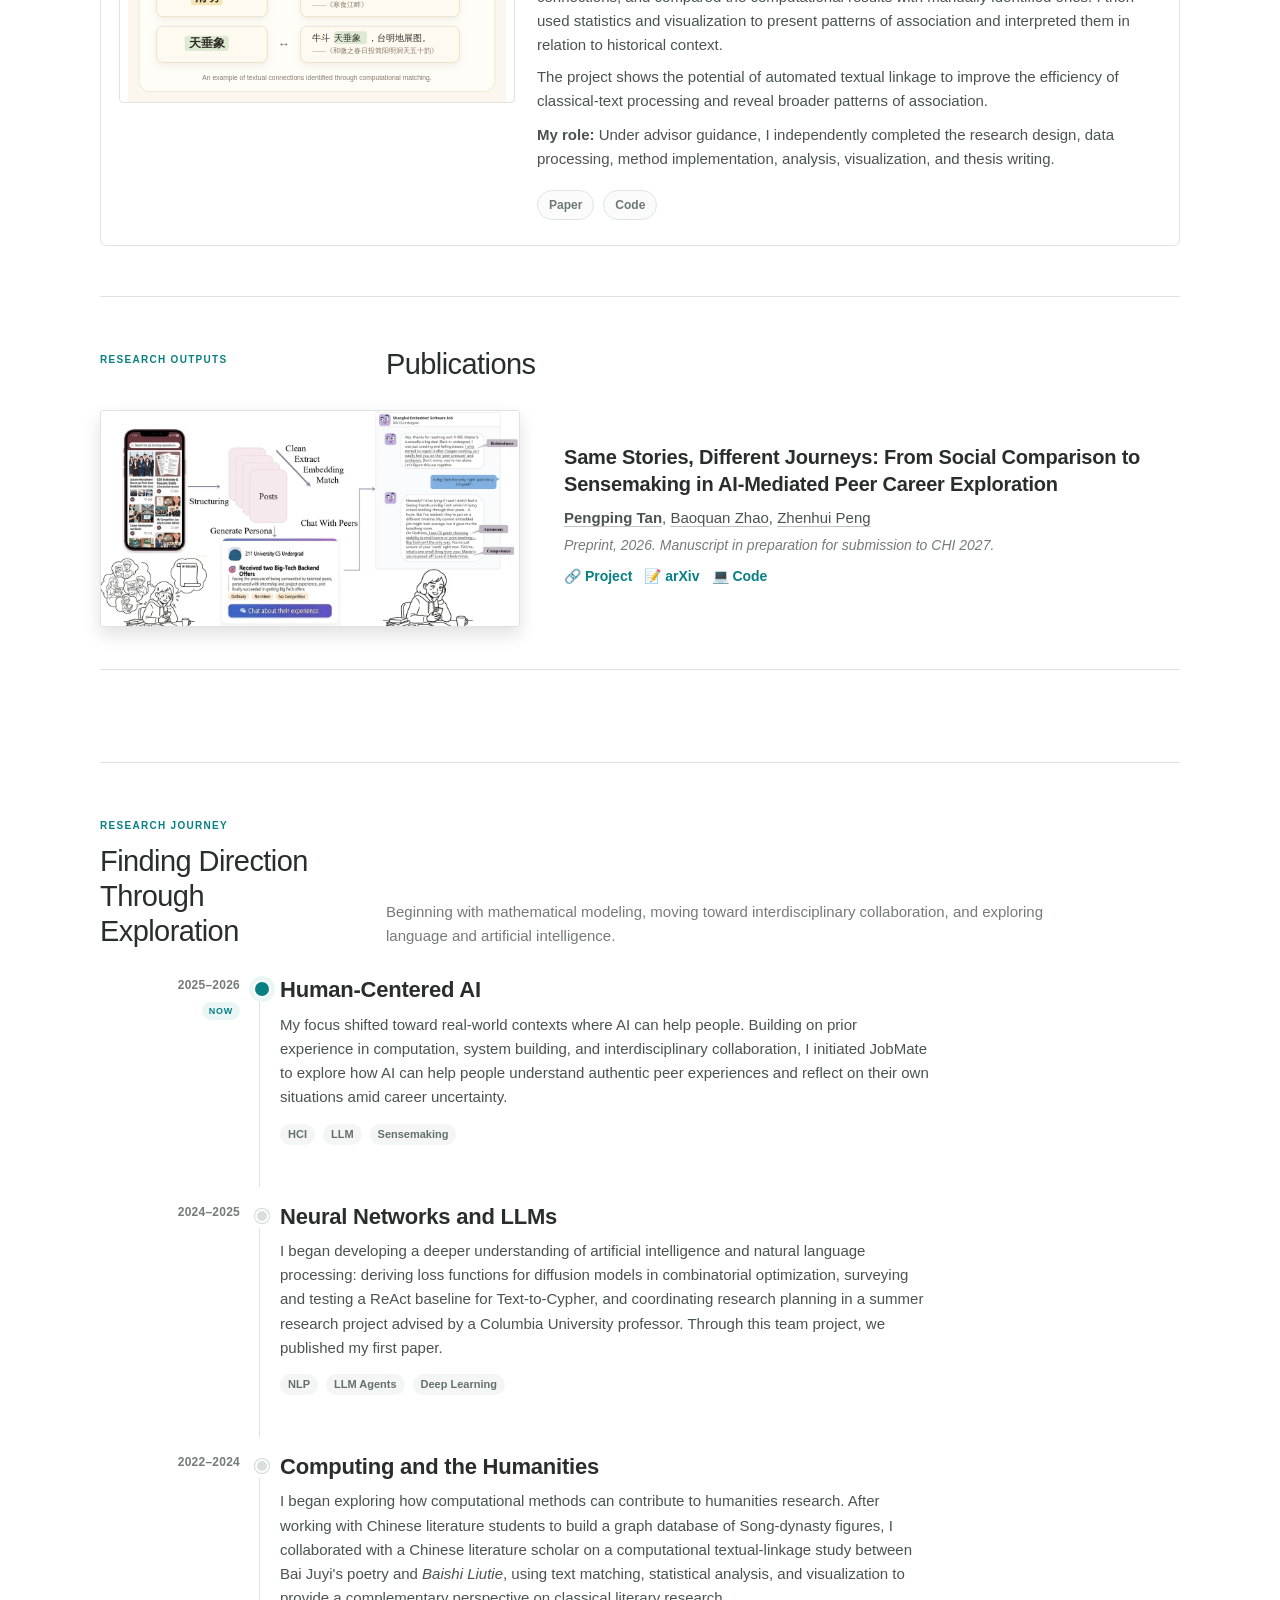
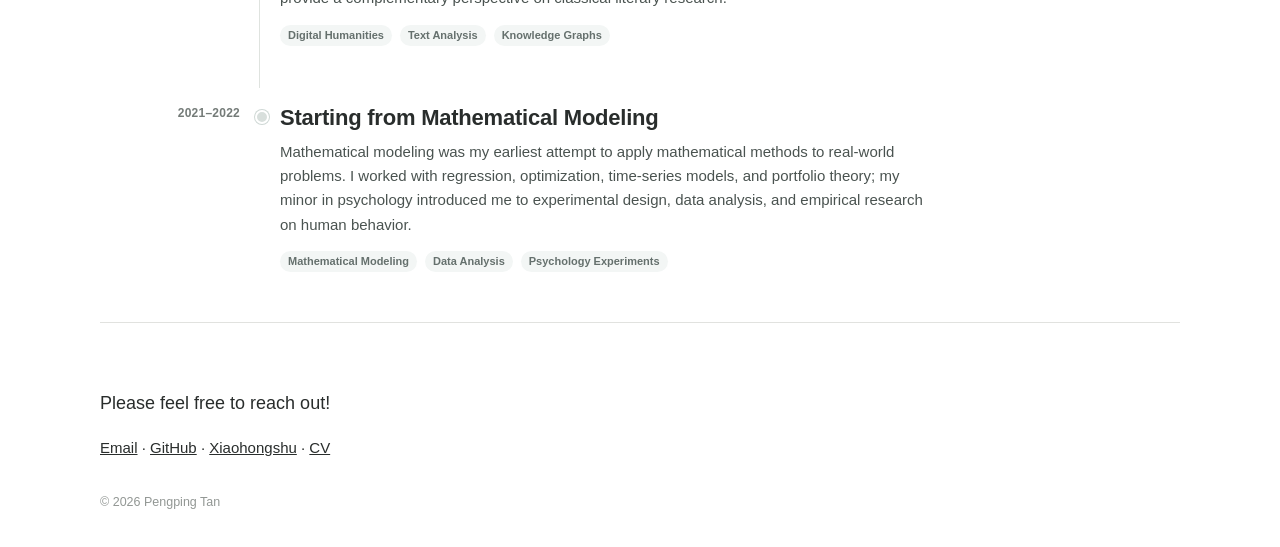
==== commit cd3aafd9: "Update index.html" ====
--- a/index.html
+++ b/index.html
@@ -80,7 +80,7 @@
           <div>
             <h3>Same Stories, Different Journeys: From Social Comparison to Sensemaking in AI-Mediated Peer Career Exploration</h3>
             <p class="authors"><a href="#top"><strong>Pengping Tan</strong></a>, <a href="https://baoquanzhao.github.io/" target="_blank" rel="noopener noreferrer">Baoquan Zhao</a>, <a href="https://zhenhuipeng.com/" target="_blank" rel="noopener noreferrer">Zhenhui Peng</a></p>
-            <p class="venue"><em>Manuscript under revision after UIST submission.</em> 2026.</p>
+            <p class="venue"><em>Preprint, 2026. Manuscript in preparation for submission to CHI 2027.</em></p>
             <p class="pub-links"><a href="#">🔗 Project</a><a href="https://arxiv.org/abs/2607.11039" target="_blank" rel="noopener noreferrer">📝 arXiv</a><a href="#">💻 Code</a></p>
           </div>
         </article>
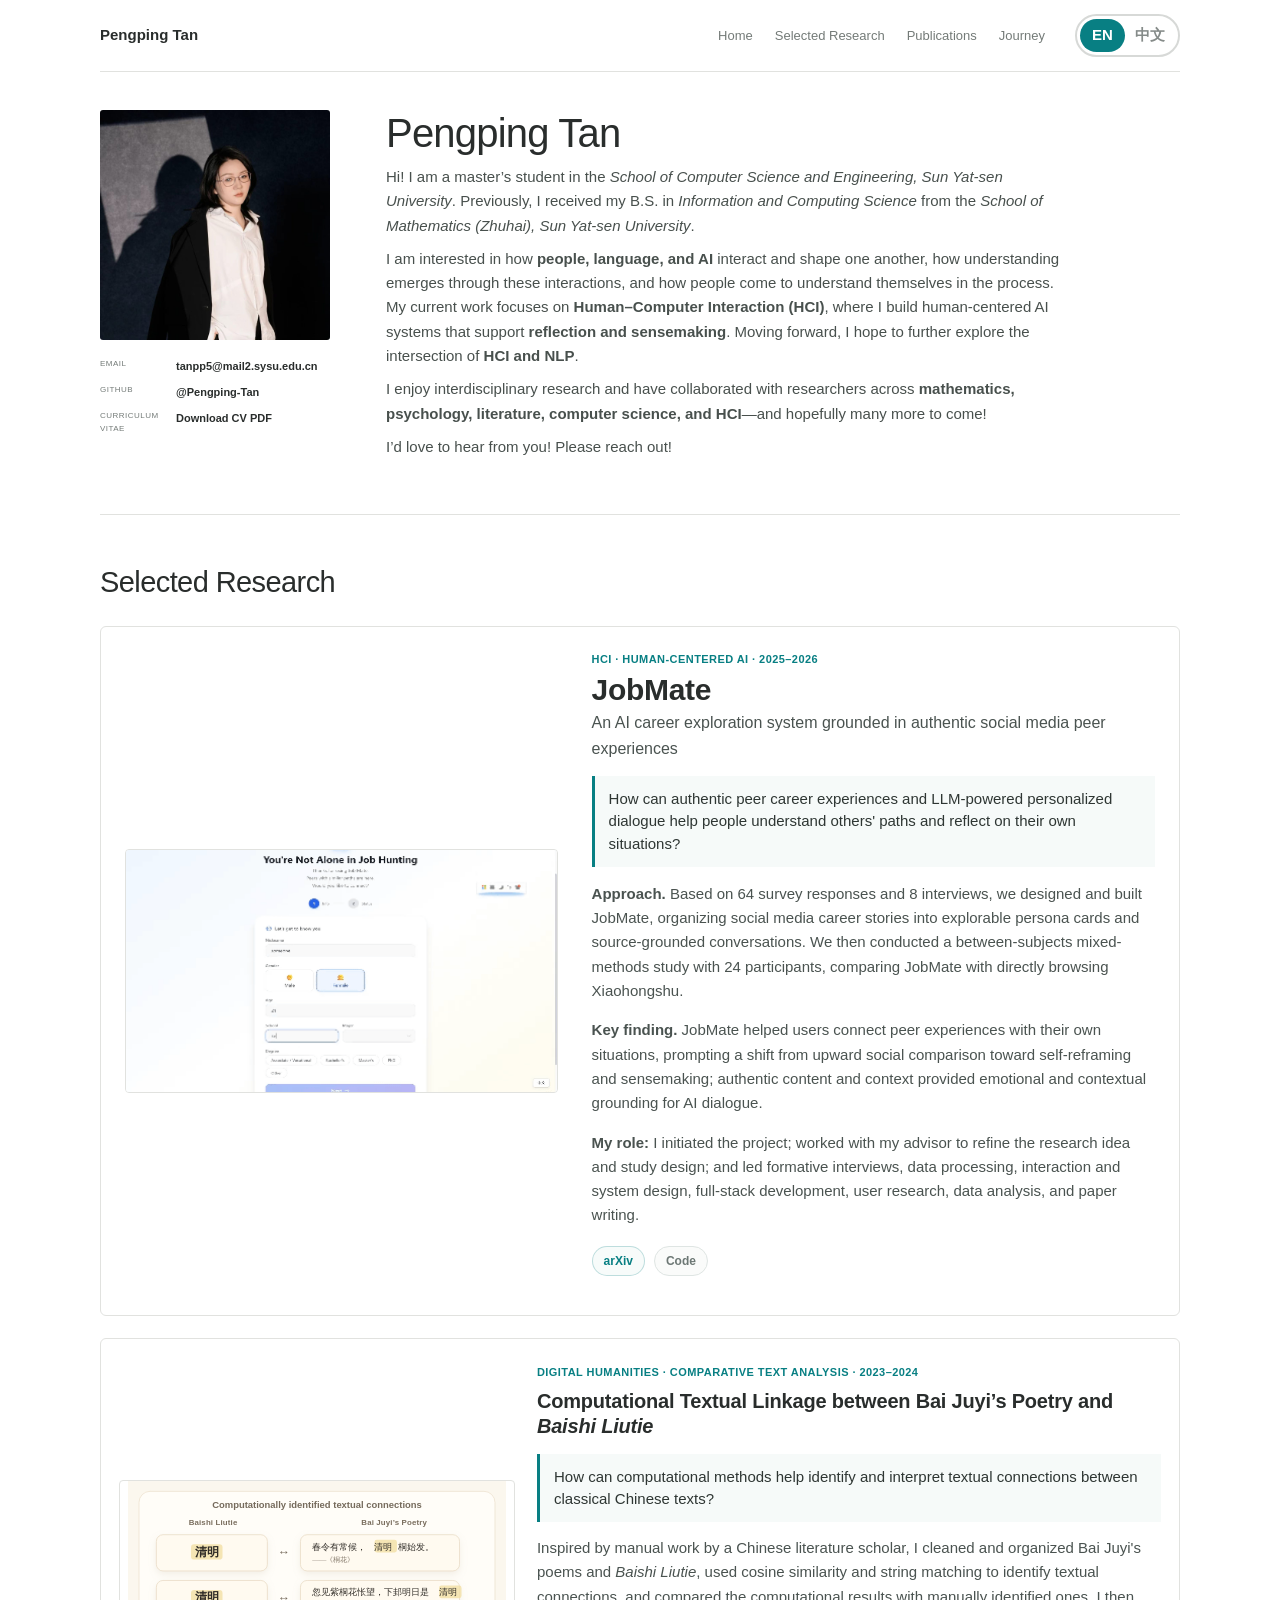
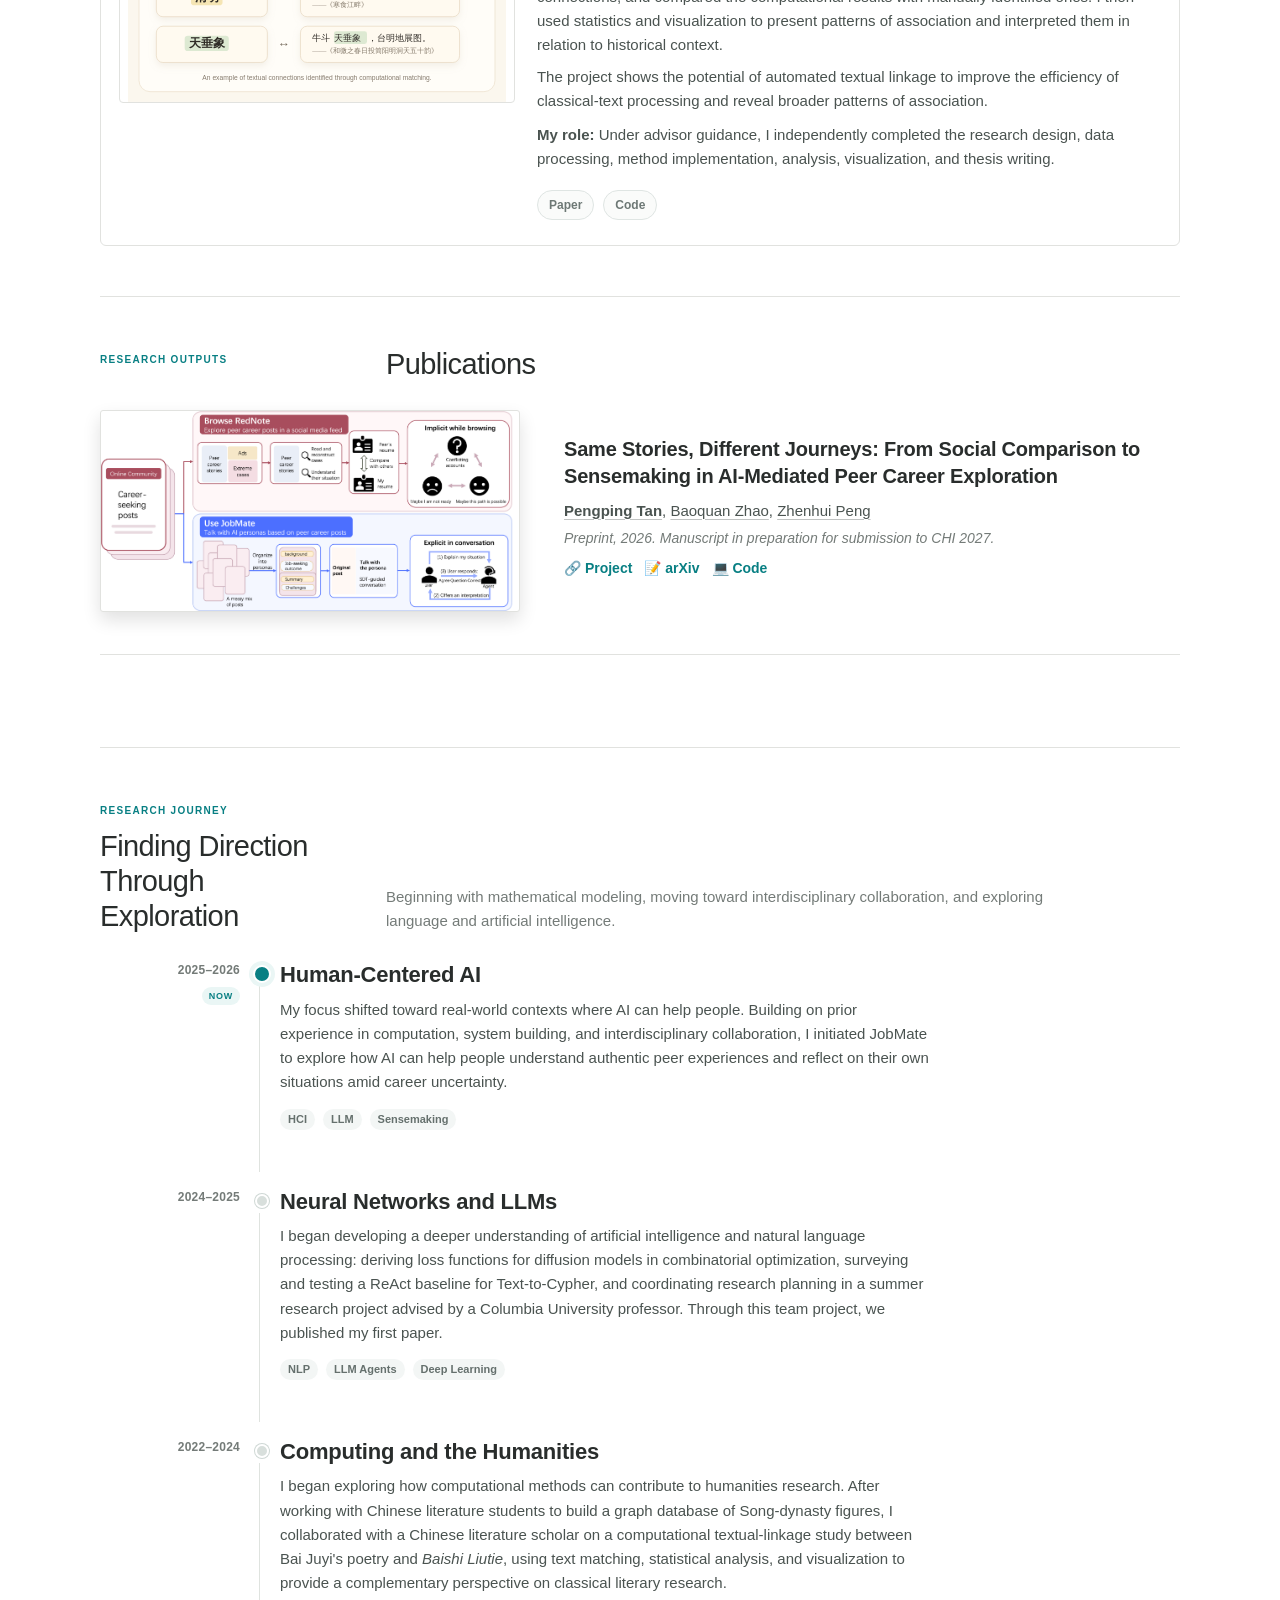
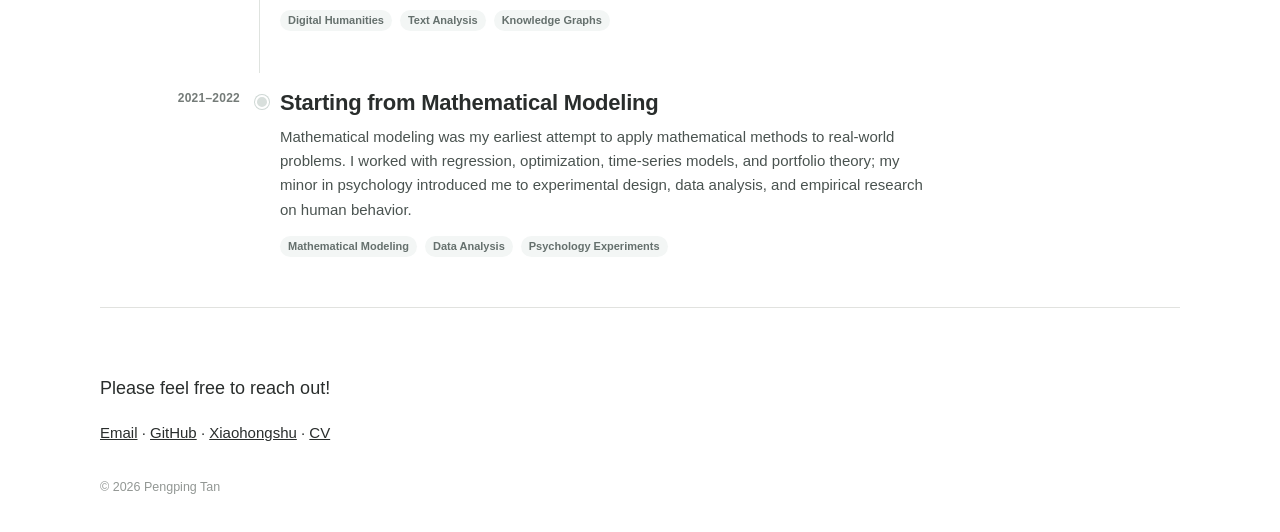
==== commit 32a50def: "Use PNG for JobMate overview" ====
--- a/index.html
+++ b/index.html
@@ -76,7 +76,7 @@
       <header><p class="eyebrow">Research Outputs</p><h2>Publications</h2></header>
       <div class="publication-list">
         <article class="publication-card">
-          <img src="assets/jobmate-overview-web.webp" alt="Overview of JobMate">
+          <img src="assets/jobmate-overview.png" alt="Overview of JobMate">
           <div>
             <h3>Same Stories, Different Journeys: From Social Comparison to Sensemaking in AI-Mediated Peer Career Exploration</h3>
             <p class="authors"><a href="#top"><strong>Pengping Tan</strong></a>, <a href="https://baoquanzhao.github.io/" target="_blank" rel="noopener noreferrer">Baoquan Zhao</a>, <a href="https://zhenhuipeng.com/" target="_blank" rel="noopener noreferrer">Zhenhui Peng</a></p>
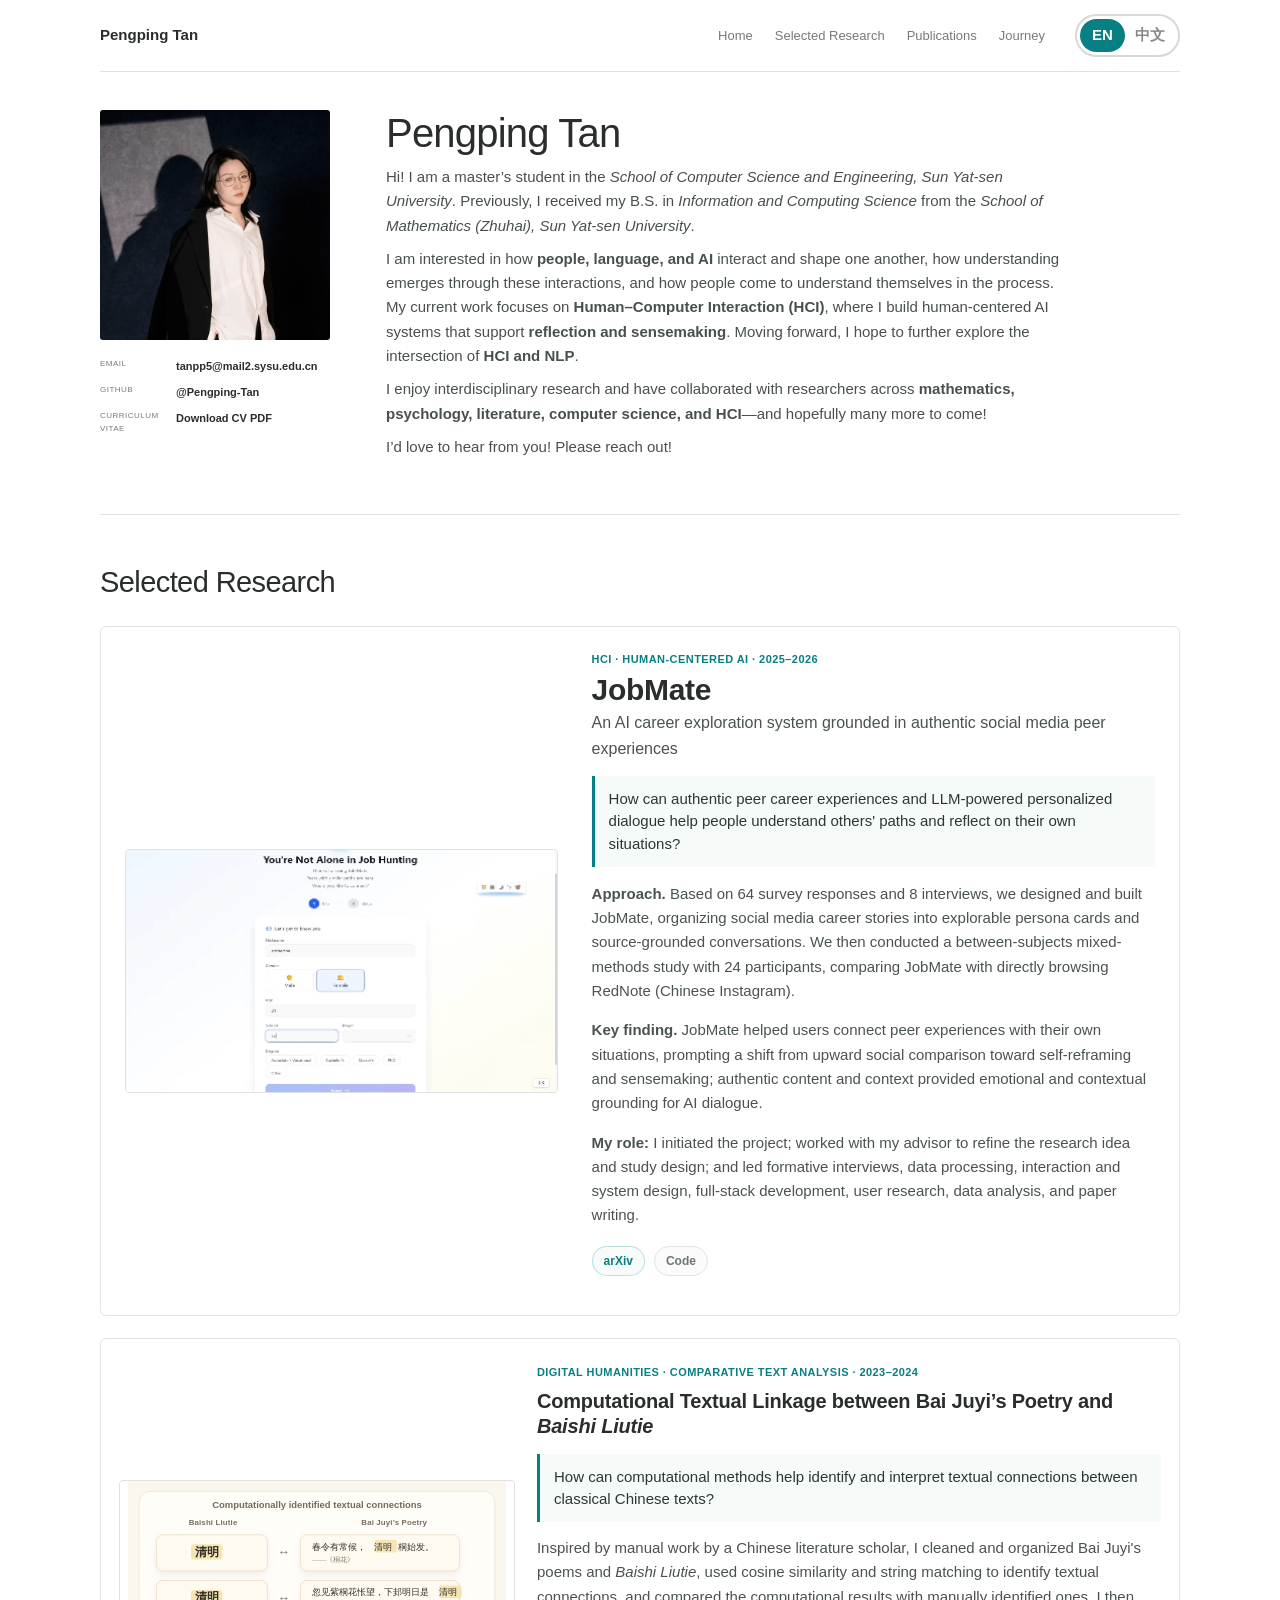
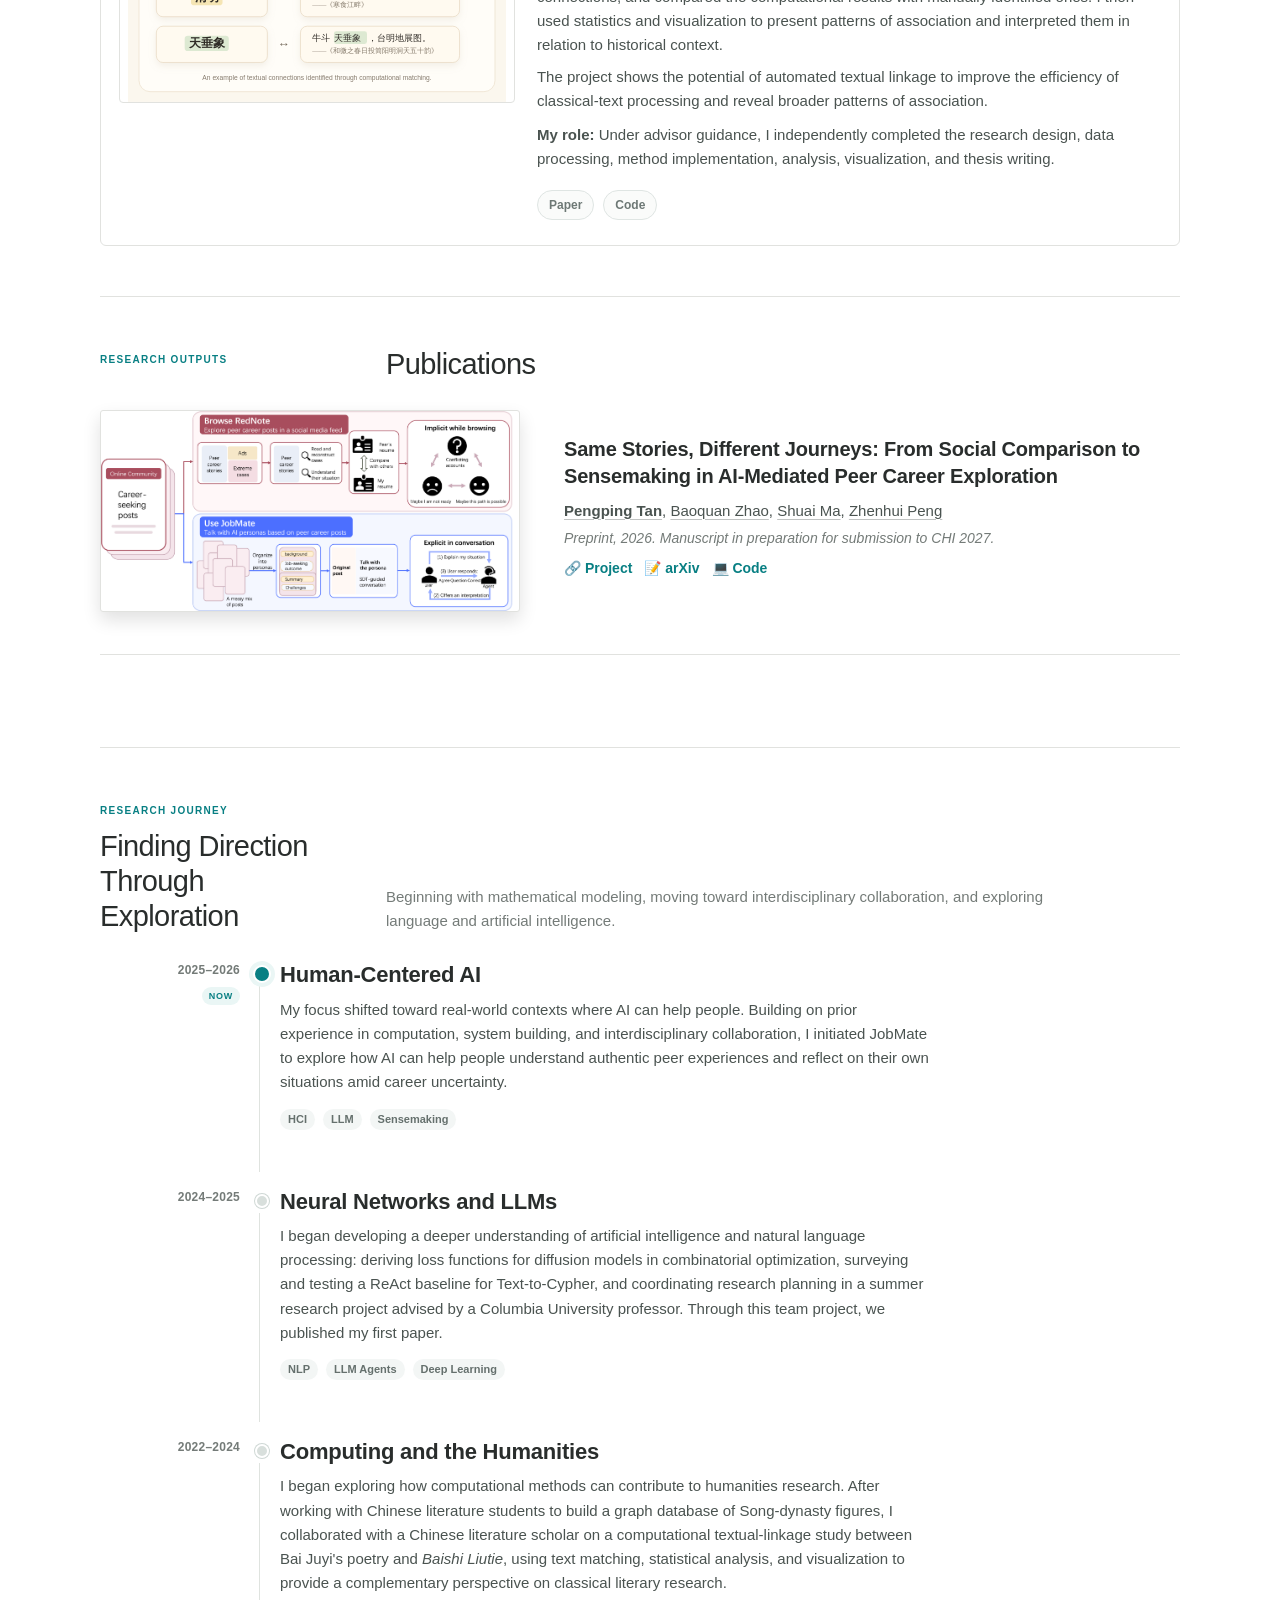
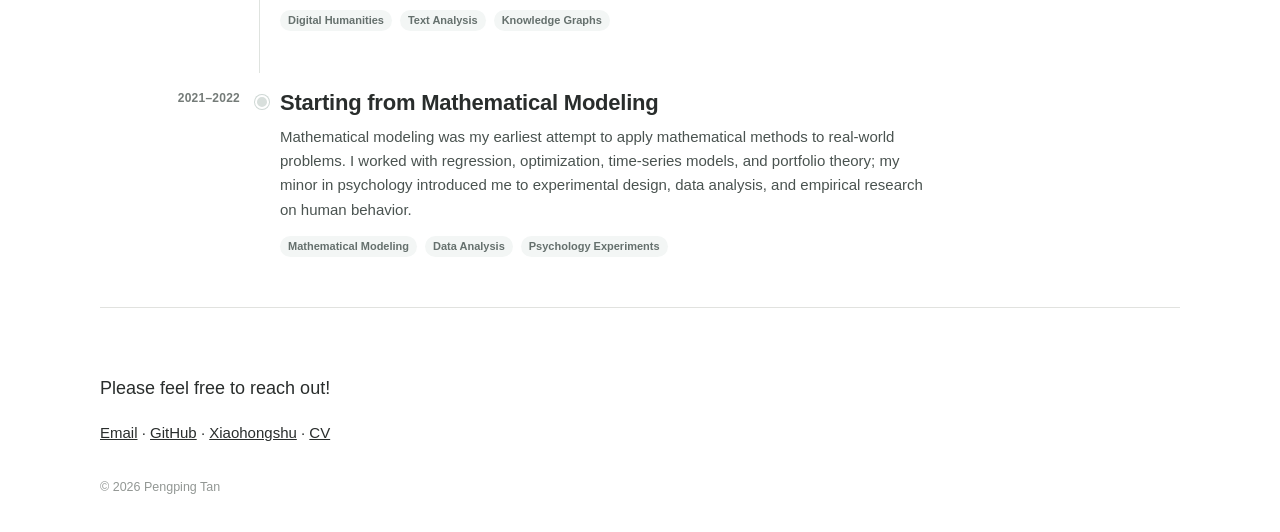
==== commit 3d8cecd2: "Update JobMate description and authors" ====
--- a/index.html
+++ b/index.html
@@ -49,7 +49,7 @@
           <h3>JobMate</h3>
           <p class="research-subtitle">An AI career exploration system grounded in authentic social media peer experiences</p>
           <div class="research-question">How can authentic peer career experiences and LLM-powered personalized dialogue help people understand others' paths and reflect on their own situations?</div>
-          <p><strong>Approach.</strong> Based on 64 survey responses and 8 interviews, we designed and built JobMate, organizing social media career stories into explorable persona cards and source-grounded conversations. We then conducted a between-subjects mixed-methods study with 24 participants, comparing JobMate with directly browsing Xiaohongshu.</p>
+          <p><strong>Approach.</strong> Based on 64 survey responses and 8 interviews, we designed and built JobMate, organizing social media career stories into explorable persona cards and source-grounded conversations. We then conducted a between-subjects mixed-methods study with 24 participants, comparing JobMate with directly browsing RedNote (Chinese Instagram).</p>
           <p><strong>Key finding.</strong> JobMate helped users connect peer experiences with their own situations, prompting a shift from upward social comparison toward self-reframing and sensemaking; authentic content and context provided emotional and contextual grounding for AI dialogue.</p>
           <p class="role"><strong>My role:</strong> I initiated the project; worked with my advisor to refine the research idea and study design; and led formative interviews, data processing, interaction and system design, full-stack development, user research, data analysis, and paper writing.</p>
           <p class="research-links"><a href="https://arxiv.org/abs/2607.11039" target="_blank" rel="noopener noreferrer">arXiv</a><a href="#">Code</a></p>
@@ -79,7 +79,7 @@
           <img src="assets/jobmate-overview.png" alt="Overview of JobMate">
           <div>
             <h3>Same Stories, Different Journeys: From Social Comparison to Sensemaking in AI-Mediated Peer Career Exploration</h3>
-            <p class="authors"><a href="#top"><strong>Pengping Tan</strong></a>, <a href="https://baoquanzhao.github.io/" target="_blank" rel="noopener noreferrer">Baoquan Zhao</a>, <a href="https://zhenhuipeng.com/" target="_blank" rel="noopener noreferrer">Zhenhui Peng</a></p>
+            <p class="authors"><a href="#top"><strong>Pengping Tan</strong></a>, <a href="https://baoquanzhao.github.io/" target="_blank" rel="noopener noreferrer">Baoquan Zhao</a>, <a href="https://shuaima.cc/" target="_blank" rel="noopener noreferrer">Shuai Ma</a>, <a href="https://zhenhuipeng.com/" target="_blank" rel="noopener noreferrer">Zhenhui Peng</a></p>
             <p class="venue"><em>Preprint, 2026. Manuscript in preparation for submission to CHI 2027.</em></p>
             <p class="pub-links"><a href="#">🔗 Project</a><a href="https://arxiv.org/abs/2607.11039" target="_blank" rel="noopener noreferrer">📝 arXiv</a><a href="#">💻 Code</a></p>
           </div>
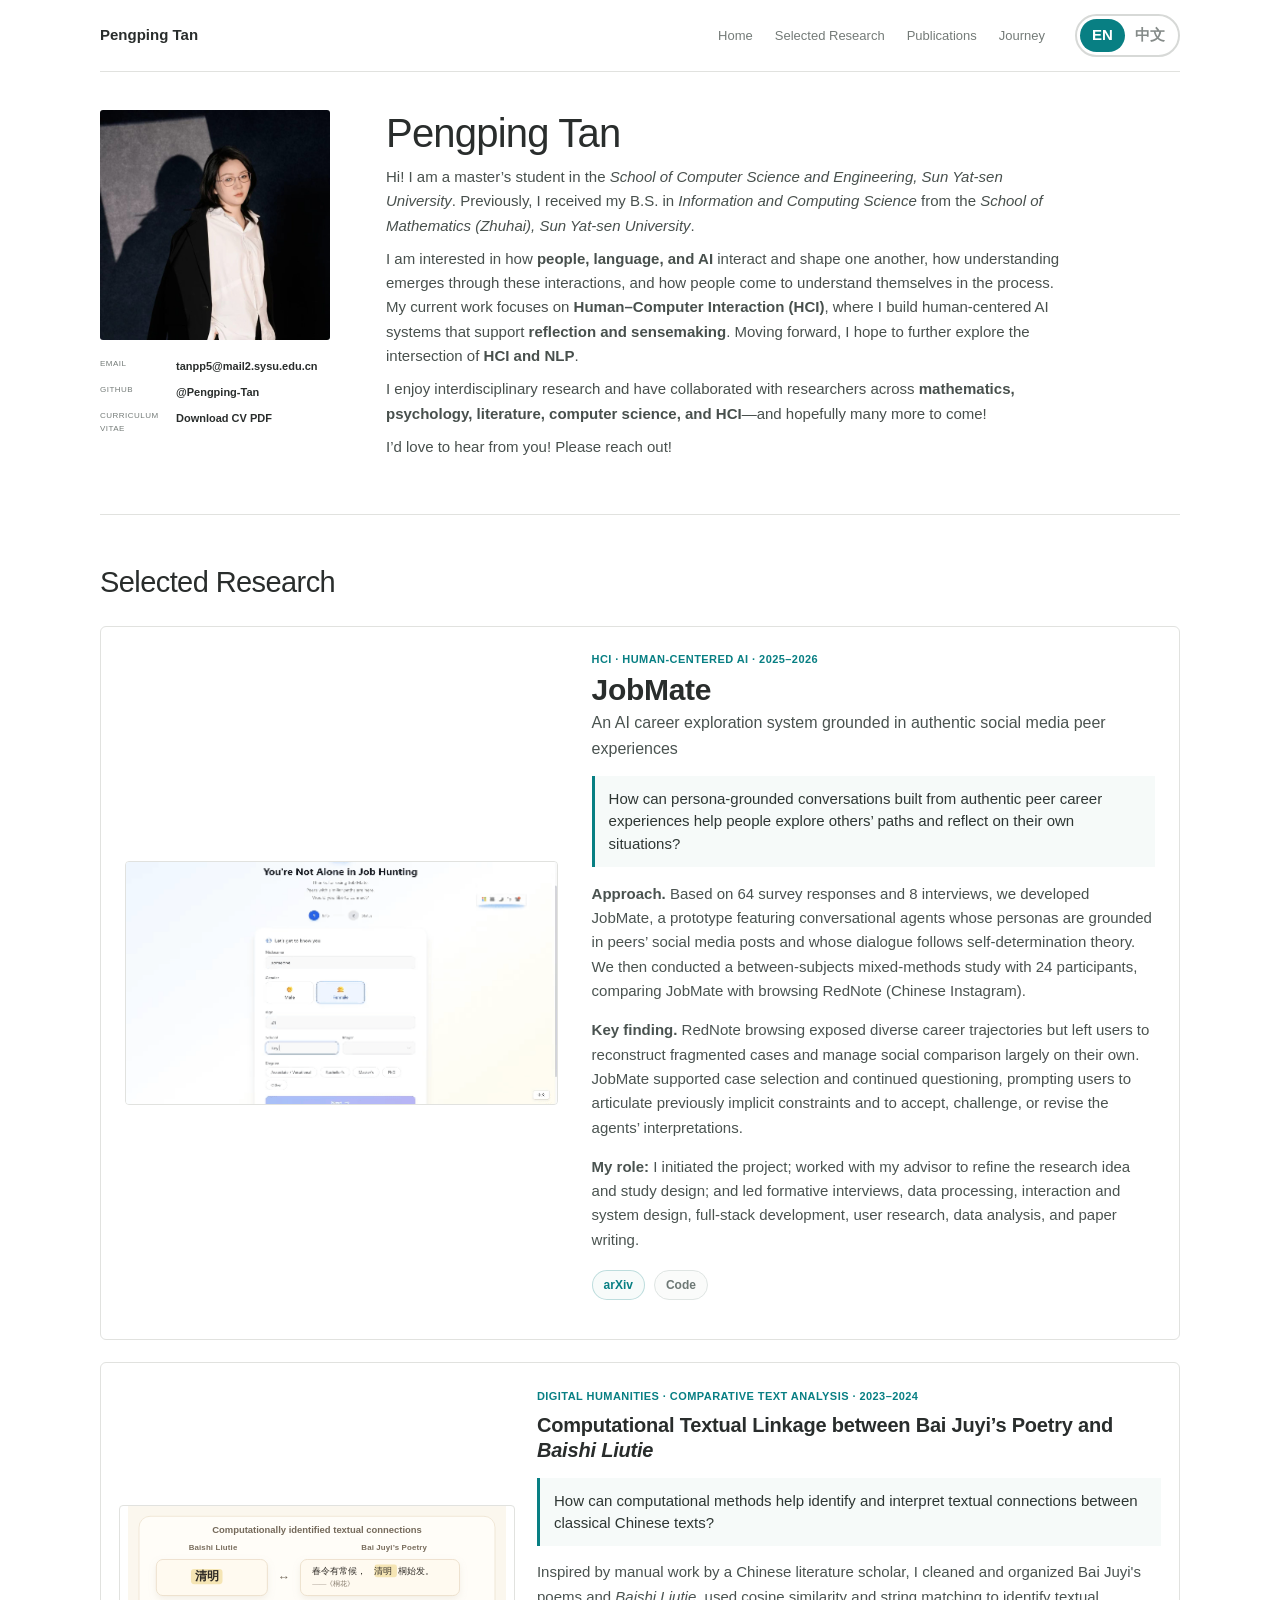
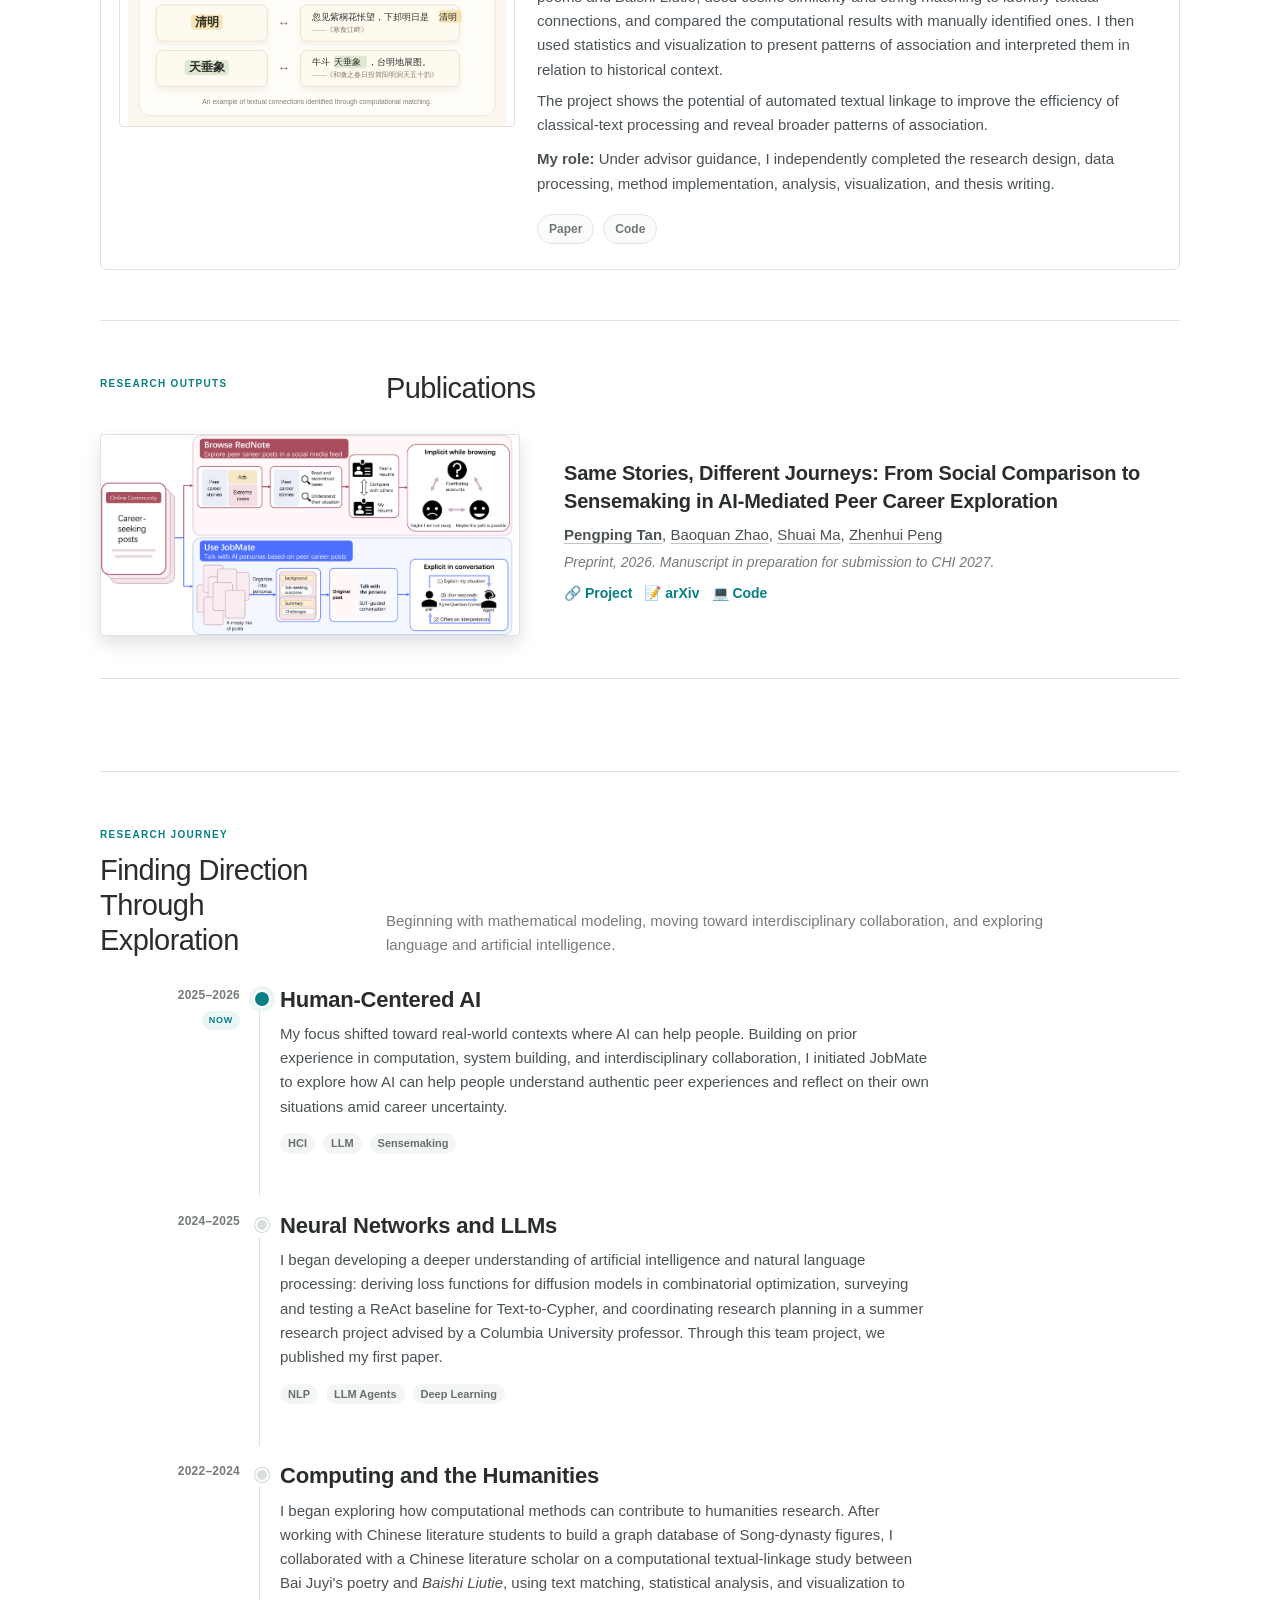
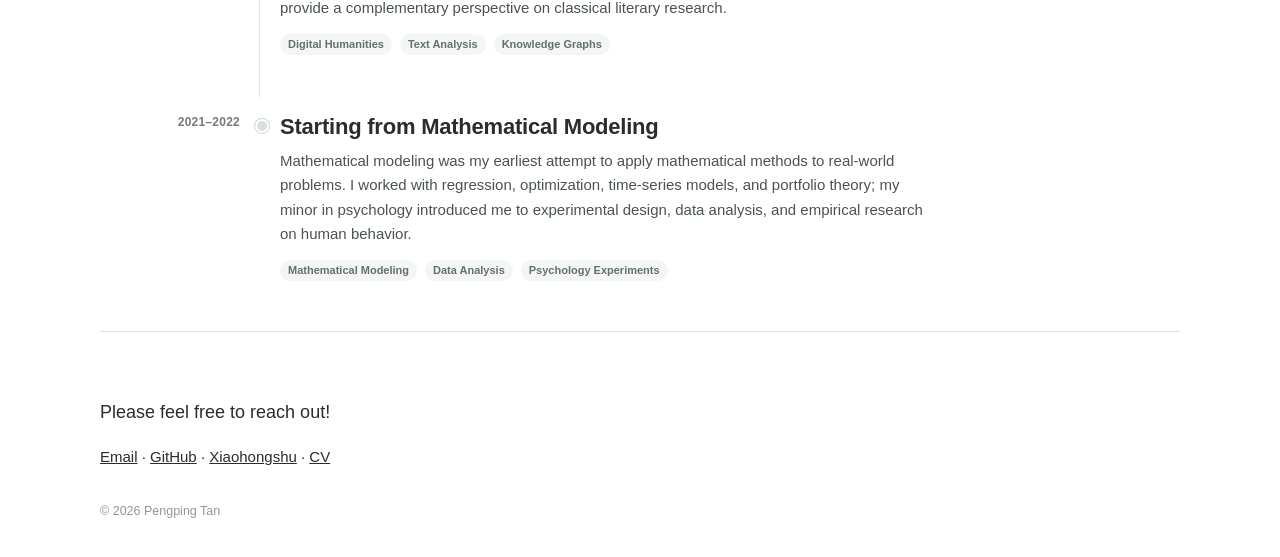
==== commit 931a6de8: "Update JobMate description from latest abstract" ====
--- a/index.html
+++ b/index.html
@@ -48,9 +48,9 @@
           <p class="research-meta">HCI · Human-Centered AI · 2025–2026</p>
           <h3>JobMate</h3>
           <p class="research-subtitle">An AI career exploration system grounded in authentic social media peer experiences</p>
-          <div class="research-question">How can authentic peer career experiences and LLM-powered personalized dialogue help people understand others' paths and reflect on their own situations?</div>
-          <p><strong>Approach.</strong> Based on 64 survey responses and 8 interviews, we designed and built JobMate, organizing social media career stories into explorable persona cards and source-grounded conversations. We then conducted a between-subjects mixed-methods study with 24 participants, comparing JobMate with directly browsing RedNote (Chinese Instagram).</p>
-          <p><strong>Key finding.</strong> JobMate helped users connect peer experiences with their own situations, prompting a shift from upward social comparison toward self-reframing and sensemaking; authentic content and context provided emotional and contextual grounding for AI dialogue.</p>
+          <div class="research-question">How can persona-grounded conversations built from authentic peer career experiences help people explore others’ paths and reflect on their own situations?</div>
+          <p><strong>Approach.</strong> Based on 64 survey responses and 8 interviews, we developed JobMate, a prototype featuring conversational agents whose personas are grounded in peers’ social media posts and whose dialogue follows self-determination theory. We then conducted a between-subjects mixed-methods study with 24 participants, comparing JobMate with browsing RedNote (Chinese Instagram).</p>
+          <p><strong>Key finding.</strong> RedNote browsing exposed diverse career trajectories but left users to reconstruct fragmented cases and manage social comparison largely on their own. JobMate supported case selection and continued questioning, prompting users to articulate previously implicit constraints and to accept, challenge, or revise the agents’ interpretations.</p>
           <p class="role"><strong>My role:</strong> I initiated the project; worked with my advisor to refine the research idea and study design; and led formative interviews, data processing, interaction and system design, full-stack development, user research, data analysis, and paper writing.</p>
           <p class="research-links"><a href="https://arxiv.org/abs/2607.11039" target="_blank" rel="noopener noreferrer">arXiv</a><a href="#">Code</a></p>
         </div>
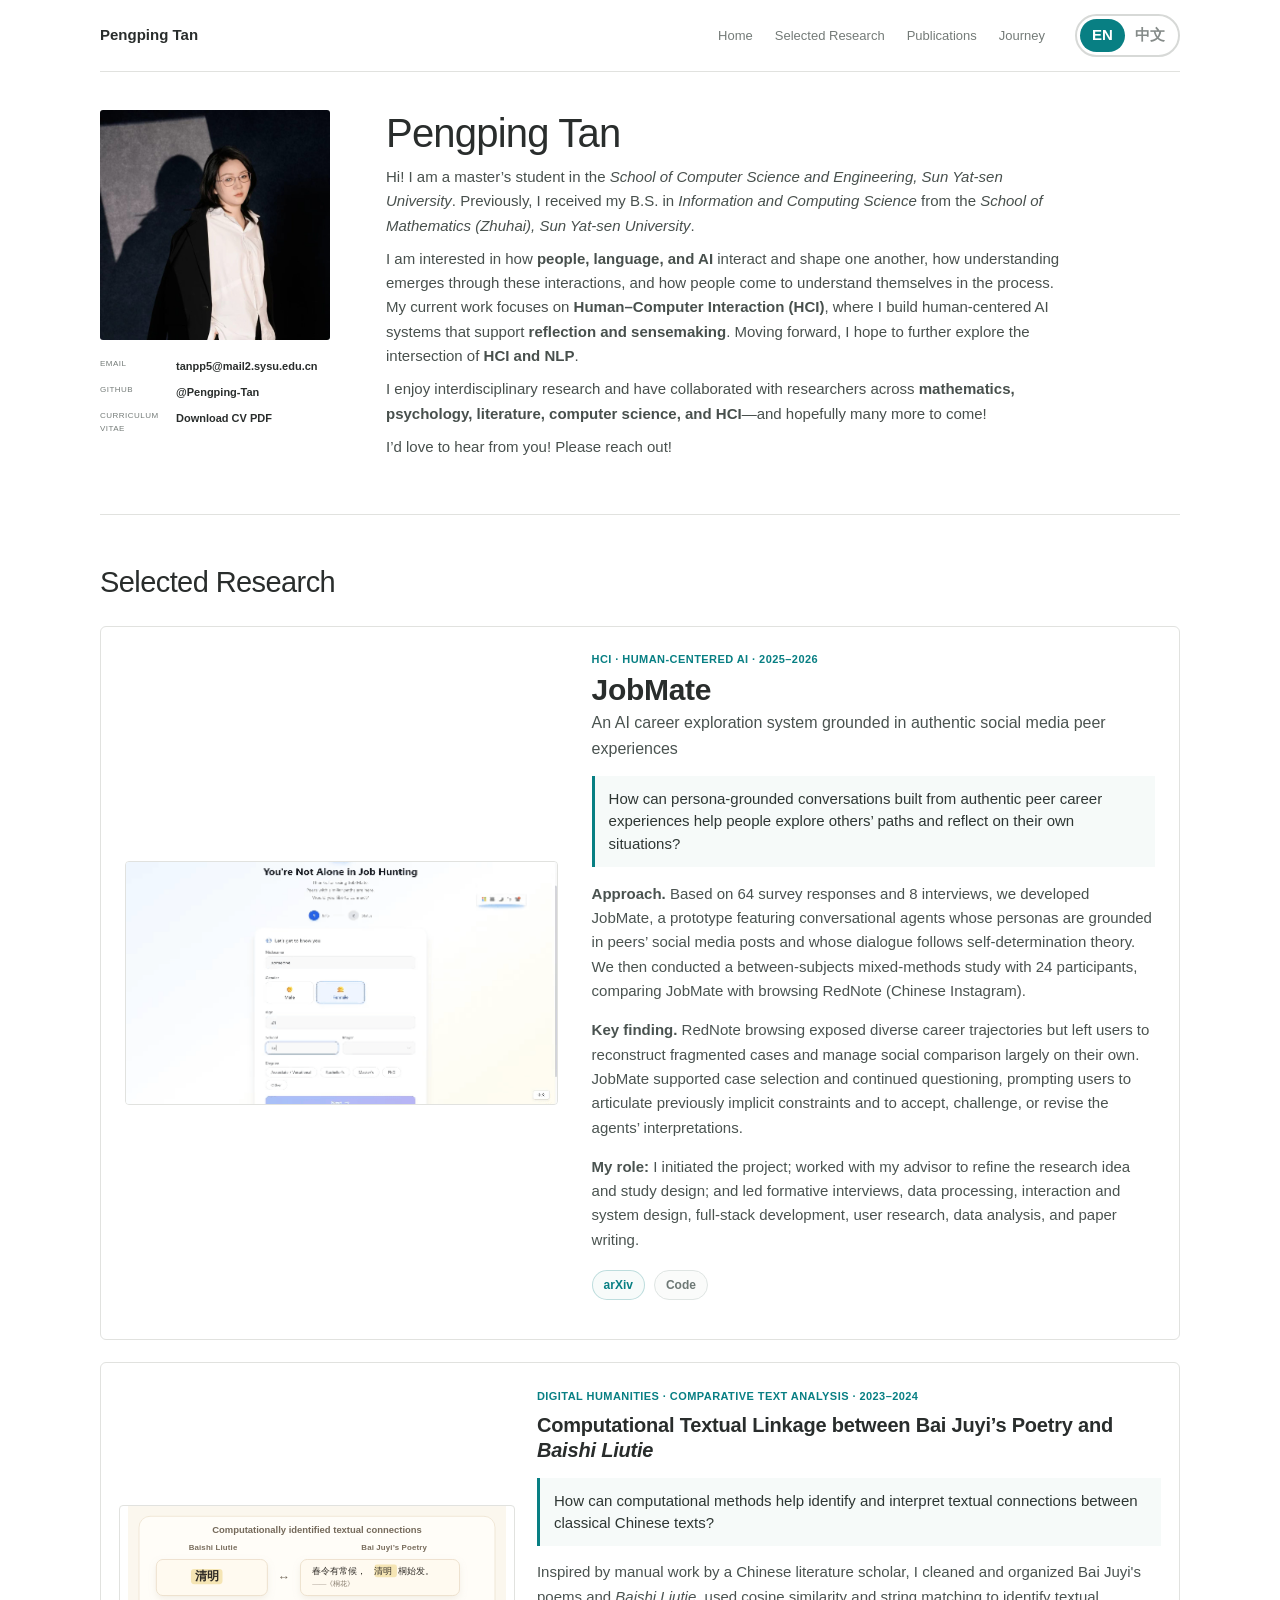
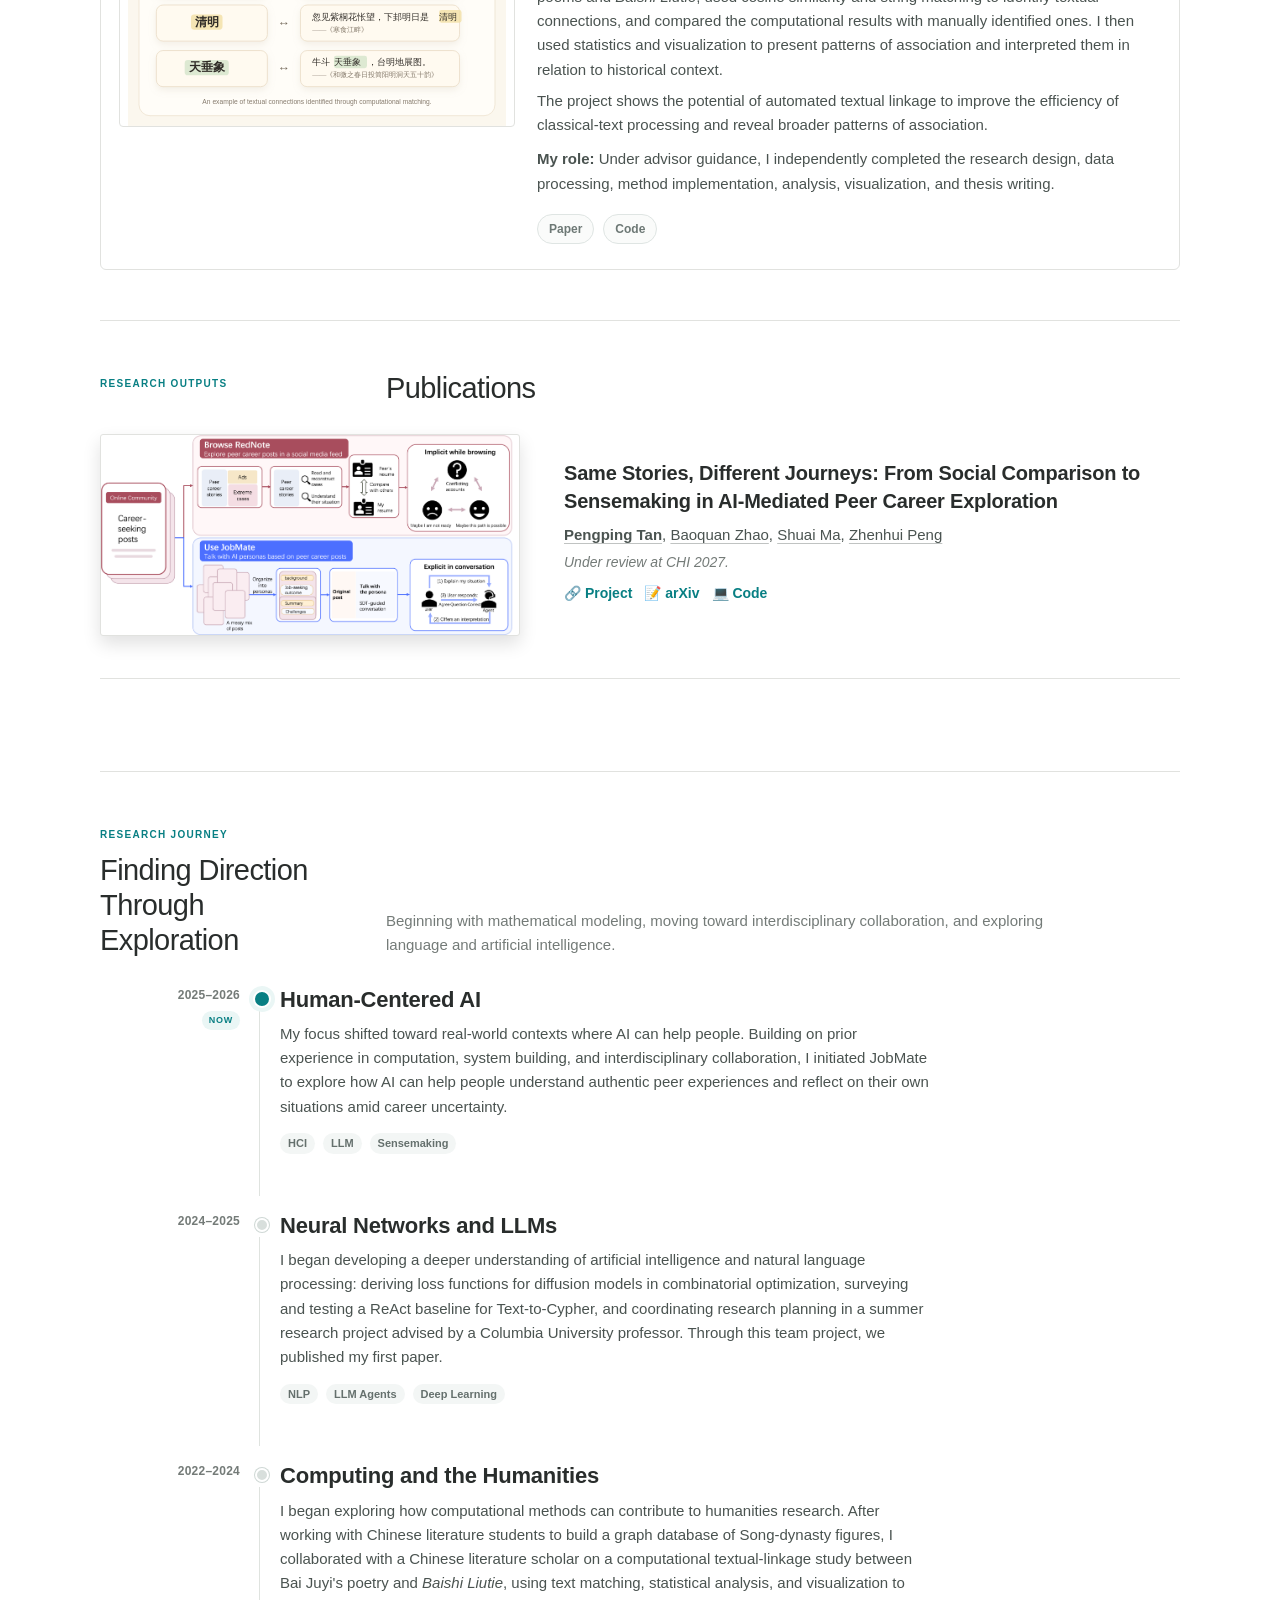
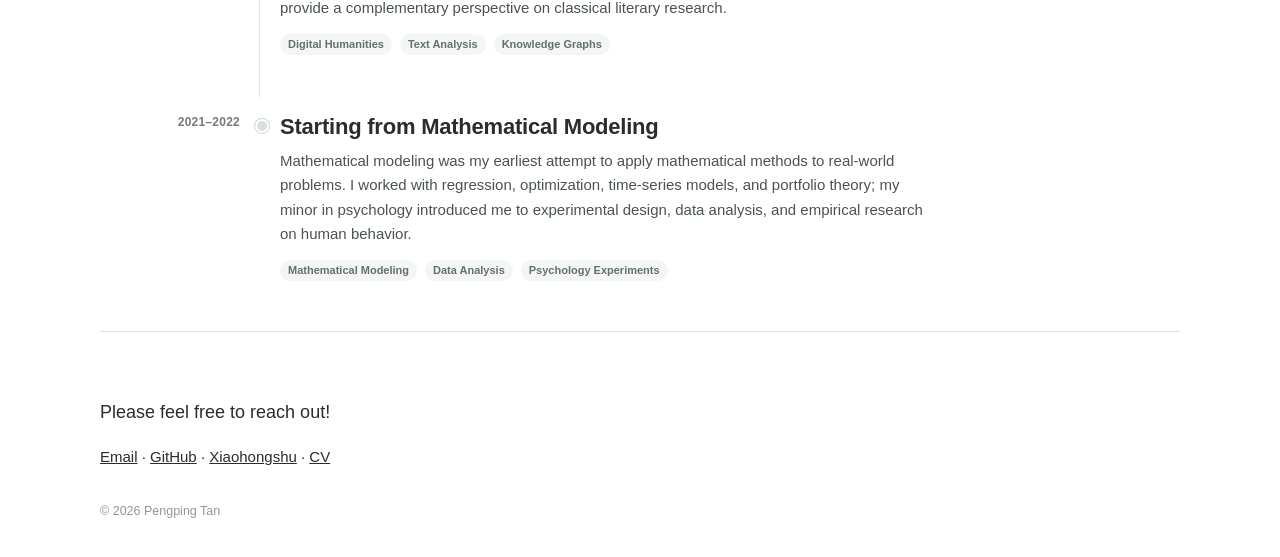
==== commit faaa5081: "Update JobMate publication review status" ====
--- a/index.html
+++ b/index.html
@@ -80,7 +80,7 @@
           <div>
             <h3>Same Stories, Different Journeys: From Social Comparison to Sensemaking in AI-Mediated Peer Career Exploration</h3>
             <p class="authors"><a href="#top"><strong>Pengping Tan</strong></a>, <a href="https://baoquanzhao.github.io/" target="_blank" rel="noopener noreferrer">Baoquan Zhao</a>, <a href="https://shuaima.cc/" target="_blank" rel="noopener noreferrer">Shuai Ma</a>, <a href="https://zhenhuipeng.com/" target="_blank" rel="noopener noreferrer">Zhenhui Peng</a></p>
-            <p class="venue"><em>Preprint, 2026. Manuscript in preparation for submission to CHI 2027.</em></p>
+            <p class="venue"><em>Under review at CHI 2027.</em></p>
             <p class="pub-links"><a href="#">🔗 Project</a><a href="https://arxiv.org/abs/2607.11039" target="_blank" rel="noopener noreferrer">📝 arXiv</a><a href="#">💻 Code</a></p>
           </div>
         </article>
